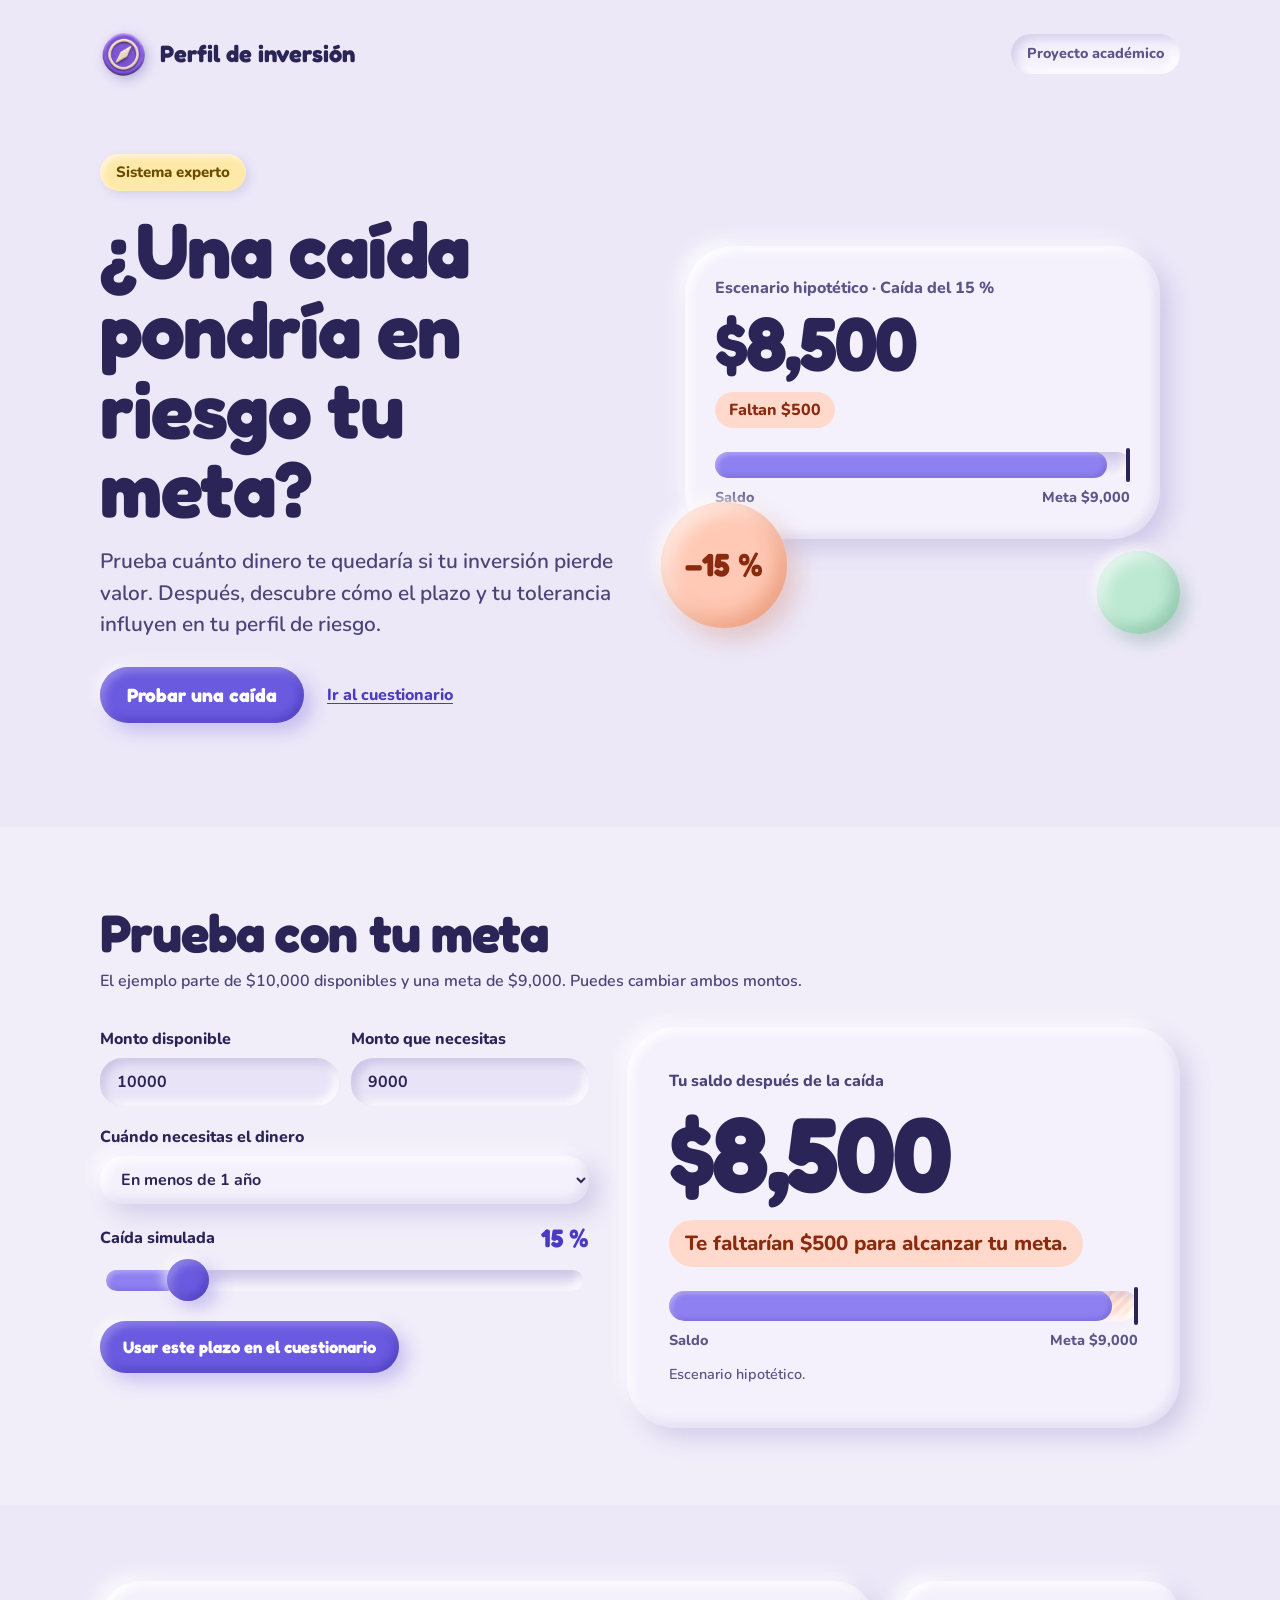
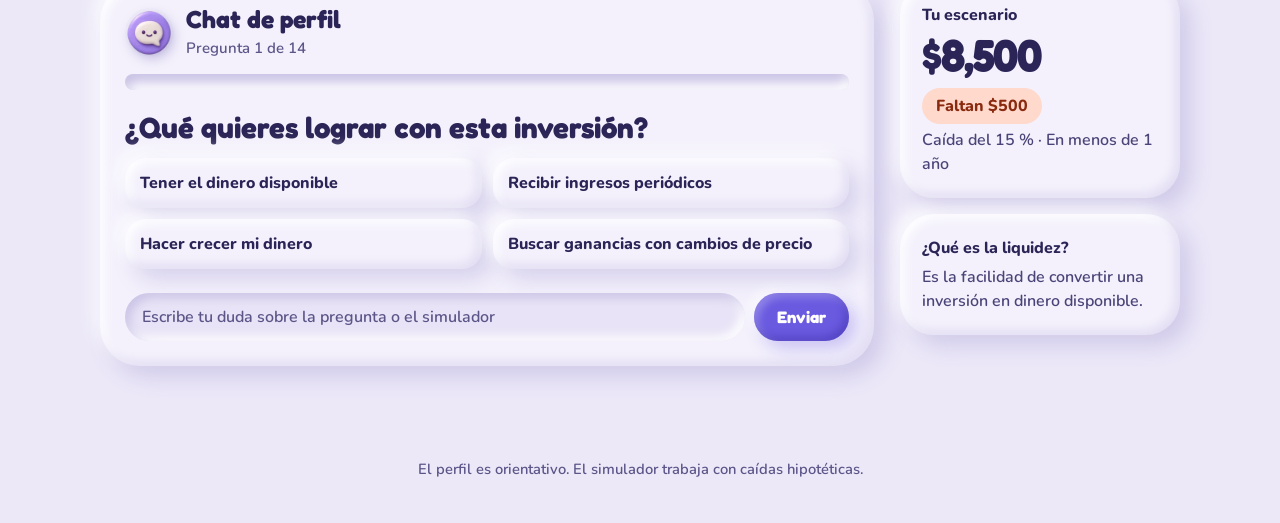
==== web/index.html @ d3902d98 "Responder con DeepSeek a partir de la pregunta activa" ====
<!doctype html>
<html lang="es-MX">
<head>
  <meta charset="utf-8">
  <meta http-equiv="Content-Security-Policy" content="default-src 'none'; script-src 'self'; style-src 'self'; font-src 'self'; img-src 'self'; connect-src 'self'; base-uri 'none'; form-action 'none'">
  <meta name="viewport" content="width=device-width, initial-scale=1">
  <meta name="description" content="Explora tu perfil de riesgo y entiende qué respuestas explican tu resultado.">
  <meta name="theme-color" content="#ece8f8">
  <title>Perfil de inversión</title>
  <link rel="icon" href="./assets/marca-clay.webp" type="image/webp">
  <link rel="stylesheet" href="./styles.css?v=8">
  <script type="module" src="./chat.mjs?v=8"></script>
</head>
<body>
  <header class="header">
    <div class="contenedor cabecera">
      <div class="marca">
        <img class="marca-icono" src="./assets/marca-clay.webp" width="48" height="48" alt="">
        <span>Perfil de inversión</span>
      </div>
      <span class="contexto">Proyecto académico</span>
    </div>
  </header>

  <main>
    <section class="introduccion" aria-labelledby="titulo">
      <div class="contenedor portada">
        <div class="intro-texto">
          <p class="etiqueta">Sistema experto</p>
          <h1 id="titulo">¿Una caída pondría en riesgo tu meta?</h1>
          <p class="bajada">Prueba cuánto dinero te quedaría si tu inversión pierde valor. Después, descubre cómo el plazo y tu tolerancia influyen en tu perfil de riesgo.</p>
          <div class="acciones-portada">
            <a class="accion" href="#simulador">Probar una caída</a>
            <a class="enlace-portada" href="#cuestionario">Ir al cuestionario</a>
          </div>
        </div>
        <div class="portada-visual">
          <div class="portada-resultado tarjeta-clay" data-escenario-panel data-balance="faltante">
            <p class="portada-contexto">Escenario hipotético <span aria-hidden="true">·</span> Caída del <span data-escenario-pct>15 %</span></p>
            <p class="saldo" data-escenario-saldo>$8,500</p>
            <p class="chip-balance" data-escenario-balance>Faltan $500</p>
            <div class="medidor-meta">
              <progress data-escenario-cobertura max="100" value="94.44" aria-label="Meta cubierta"></progress>
            </div>
            <div class="leyenda-meta"><span>Saldo</span><span>Meta <span data-escenario-meta>$9,000</span></span></div>
          </div>
          <div class="esfera esfera-caida" data-escenario-orb aria-hidden="true">−15 %</div>
          <div class="esfera esfera-menta" aria-hidden="true"></div>
        </div>
      </div>
    </section>

    <div class="zona-simulador">
      <section class="simulador contenedor" id="simulador" aria-labelledby="titulo-simulador" tabindex="-1">
        <header class="simulador-cabecera">
          <h2 id="titulo-simulador">Prueba con tu meta</h2>
          <p>El ejemplo parte de $10,000 disponibles y una meta de $9,000. Puedes cambiar ambos montos.</p>
        </header>
        <div class="simulador-cuadricula">
          <form id="escenario" class="escenario">
            <div class="montos">
              <label for="disponible">Monto disponible
                <input id="disponible" type="number" inputmode="decimal" min="0" max="100000000" step="0.01" value="10000" required>
              </label>
              <label for="monto-meta">Monto que necesitas
                <input id="monto-meta" type="number" inputmode="decimal" min="0.01" max="100000000" step="0.01" value="9000" required>
              </label>
            </div>
            <label for="plazo-meta">Cuándo necesitas el dinero
              <select id="plazo-meta">
                <option value="A">En menos de 1 año</option>
                <option value="B">En 1 a 3 años</option>
                <option value="C">En más de 3 años</option>
              </select>
            </label>
            <div class="caida">
              <div>
                <label for="caida">Caída simulada</label>
                <output id="caida-valor" for="caida">15 %</output>
              </div>
              <div class="caida-control">
                <progress class="barra-caida" id="barra-caida" max="100" value="15" aria-hidden="true"></progress>
                <input id="caida" type="range" min="0" max="100" step="1" value="15" aria-valuetext="15 por ciento">
              </div>
            </div>
            <button class="boton-oscuro" type="submit">Usar este plazo en el cuestionario</button>
          </form>
          <div class="escenario-resultado tarjeta-clay" data-escenario-panel data-balance="faltante" role="status" aria-live="polite">
            <p id="escenario-titulo">Tu saldo después de la caída</p>
            <p id="saldo-caida" class="saldo" data-escenario-saldo>$8,500</p>
            <p id="resultado-caida" class="chip-balance">Te faltarían $500 para alcanzar tu meta.</p>
            <div class="medidor-meta medidor-simulador">
              <progress data-escenario-cobertura max="100" value="94.44" aria-label="Meta cubierta"></progress>
            </div>
            <div class="leyenda-meta"><span>Saldo</span><span>Meta <span data-escenario-meta>$9,000</span></span></div>
            <p class="escenario-nota">Escenario hipotético.</p>
          </div>
        </div>
      </section>
    </div>

    <div class="zona-chat">
      <section class="chat contenedor" id="cuestionario" aria-labelledby="titulo-chat" tabindex="-1">
        <div class="chat-panel tarjeta-clay">
          <header class="chat-cabecera">
            <img class="asistente" src="./assets/asistente-clay.webp" width="49" height="49" alt="">
            <div class="chat-identidad">
              <h2 id="titulo-chat">Chat de perfil</h2>
              <p id="progreso">Pregunta 1 de 14</p>
            </div>
            <button type="button" class="boton-texto" id="reiniciar" hidden>Reiniciar</button>
            <progress class="barra-chat" id="barra-chat" value="0" max="14" aria-label="Respuestas registradas"></progress>
          </header>
          <div class="chat-cuerpo">
            <div id="conversacion"></div>
            <div id="ayuda-respuesta" class="ayuda" role="status" hidden></div>
          </div>
          <footer class="chat-pie">
            <form id="consulta" autocomplete="off">
              <label class="solo-lectores" for="duda">Pregunta al chat</label>
              <input id="duda" name="duda" type="text" maxlength="480" placeholder="Escribe tu duda sobre la pregunta o el simulador" required>
              <button type="submit" class="boton-oscuro">Enviar</button>
            </form>
            <p id="aviso-deepseek" class="aviso-deepseek" hidden>Al enviar, compartes tu mensaje con DeepSeek. Evita incluir datos personales.</p>
          </footer>
          <noscript><p class="sin-script">Activa JavaScript para usar el cuestionario.</p></noscript>
        </div>
        <aside class="chat-lateral" id="chat-lateral">
          <section class="tarjeta-clay resumen-lateral" data-escenario-panel data-balance="faltante" aria-labelledby="escenario-lateral">
            <h3 id="escenario-lateral">Tu escenario</h3>
            <p class="saldo" data-escenario-saldo>$8,500</p>
            <p class="chip-balance" data-escenario-balance>Faltan $500</p>
            <p class="datos-lateral">Caída del <span data-escenario-pct>15 %</span> <span aria-hidden="true">·</span> <span data-escenario-plazo>En menos de 1 año</span></p>
          </section>
          <section class="tarjeta-clay resumen-lateral" aria-labelledby="liquidez-lateral">
            <h3 id="liquidez-lateral">¿Qué es la liquidez?</h3>
            <p>Es la facilidad de convertir una inversión en dinero disponible.</p>
          </section>
        </aside>
      </section>
    </div>
  </main>
  <footer class="pie">
    <p class="contenedor alcance">El perfil es orientativo. El simulador trabaja con caídas hipotéticas.</p>
  </footer>
</body>
</html>
---- web/styles.css ----
@font-face {
  font-family: Fredoka;
  src: url("./assets/fonts/fredoka.woff2") format("woff2");
  font-style: normal;
  font-weight: 500 700;
  font-display: swap;
}
@font-face {
  font-family: Nunito;
  src: url("./assets/fonts/nunito.woff2") format("woff2");
  font-style: normal;
  font-weight: 500 800;
  font-display: swap;
}

:root {
  color-scheme: light;
  color: #2b2557;
  background: #ece8f8;
  font: 600 1rem/1.5 Nunito, system-ui, sans-serif;
  --titulo: Fredoka, system-ui, sans-serif;
  --fondo: #ece8f8;
  --superficie: #f4f1fc;
  --campo: #e8e3f6;
  --pista: #e3def3;
  --tinta: #2b2557;
  --secundario: #4a4478;
  --suave: #5b5588;
  --primario: #6a5ae0;
  --enlace: #4b3bc4;
  --avance: #8e80f0;
  --coral: #ffd9cc;
  --coral-claro: #ffe9e0;
  --coral-tinta: #8a2a0e;
  --menta: #bde9d2;
  --menta-tinta: #0f4d32;
  --pastilla: 999px;
  --elevada: 10px 10px 22px #7062b53b, -7px -7px 16px #ffffffc7, inset -5px -5px 10px #7062b520, inset 5px 5px 10px #ffffffdf;
  --hundida: inset 5px 5px 10px #7062b53b, inset -5px -5px 10px #ffffffdf;
  --boton: 8px 8px 17px #6a5ae04d, -4px -4px 12px #ffffffac, inset -4px -4px 8px #28198c55, inset 4px 4px 8px #ffffff47;
}

* { box-sizing: border-box; }
body { margin: 0; }
[hidden] { display: none !important; }
button, input, select { font: inherit; color: inherit; }
button { cursor: pointer; }
a { color: var(--enlace); }
button:focus-visible, a:focus-visible, input:focus-visible, select:focus-visible, summary:focus-visible {
  outline: 3px solid var(--enlace);
  outline-offset: 4px;
}
.contenedor { width: min(1080px, calc(100% - 72px)); margin-inline: auto; }
.tarjeta-clay { border-radius: 40px; background: var(--superficie); box-shadow: var(--elevada); }

.cabecera {
  display: flex;
  justify-content: space-between;
  align-items: center;
  min-height: 108px;
  gap: 12px;
}
.marca { display: flex; align-items: center; gap: 12px; font: 700 1.48rem/1.15 var(--titulo); }
.marca-icono, .asistente {
  display: block;
  flex: 0 0 auto;
  border-radius: 50%;
  filter: drop-shadow(3px 4px 6px #7062b560);
}
.marca-icono { width: 48px; height: 48px; }
.contexto {
  padding: 9px 16px;
  border-radius: var(--pastilla);
  background: var(--superficie);
  box-shadow: var(--hundida);
  color: var(--suave);
  font-size: .9rem;
  font-weight: 800;
  text-align: center;
}

.portada {
  display: grid;
  grid-template-columns: minmax(0, 1fr) minmax(0, 1fr);
  align-items: center;
  gap: 42px;
  padding-block: 46px 104px;
}
.intro-texto { min-width: 0; }
.etiqueta { margin: 0; font-size: .94rem; font-weight: 800; }
.intro-texto .etiqueta {
  display: inline-block;
  padding: 7px 16px;
  border-radius: var(--pastilla);
  color: #6b4b00;
  background: #ffe9a8;
  box-shadow: 4px 4px 10px #7062b52a, inset 3px 3px 6px #ffffff98;
}
h1 {
  max-width: 13ch;
  margin: 19px 0 17px;
  font: 700 clamp(2.7rem, 6.25vw, 4.9rem)/1.02 var(--titulo);
  letter-spacing: -.018em;
}
.bajada { max-width: 45ch; margin: 0; color: var(--secundario); font-size: clamp(1rem, 1.8vw, 1.3rem); }
.acciones-portada { display: flex; flex-wrap: wrap; align-items: center; gap: 13px 23px; margin-top: 27px; }
.enlace-portada { font-weight: 800; text-underline-offset: 3px; }

.accion, .boton-oscuro {
  display: inline-flex;
  min-height: 48px;
  align-items: center;
  justify-content: center;
  padding: 11px 23px;
  border: 0;
  border-radius: var(--pastilla);
  background: var(--primario);
  box-shadow: var(--boton);
  color: #fff;
  font: 700 1.04rem/1.25 var(--titulo);
  text-align: center;
  text-decoration: none;
  transition: background-color 160ms ease, box-shadow 160ms ease;
}
.accion { min-height: 56px; padding-inline: 27px; font-size: 1.2rem; }
.accion:hover, .boton-oscuro:hover { background: var(--enlace); }
.accion:active, .boton-oscuro:active { box-shadow: inset 4px 4px 10px #28198c8c; }
.boton-oscuro:disabled { opacity: .7; cursor: wait; }

.portada-visual { position: relative; padding: 12px 20px 104px 24px; }
.portada-resultado { position: relative; padding: 30px; border-radius: 48px; }
.portada-contexto { margin: 0; color: var(--suave); font-weight: 800; }
.saldo {
  margin: 5px 0 10px;
  font: 700 clamp(3.2rem, 6.1vw, 4.7rem)/1.02 var(--titulo);
  letter-spacing: -.026em;
  overflow-wrap: anywhere;
}
.chip-balance {
  display: inline-block;
  margin: 0;
  padding: 6px 14px;
  border-radius: var(--pastilla);
  background: var(--campo);
  font-weight: 800;
}
[data-balance="faltante"] .chip-balance { background: var(--coral); color: var(--coral-tinta); }
[data-balance="sobrante"] .chip-balance, [data-balance="justo"] .chip-balance { background: var(--menta); color: var(--menta-tinta); }
.esfera { position: absolute; display: grid; place-content: center; border-radius: 50%; pointer-events: none; }
.esfera-caida {
  display: flex;
  justify-content: center;
  align-items: center;
  bottom: 15px;
  left: 0;
  width: 126px;
  height: 126px;
  background: #ffc9b5;
  color: var(--coral-tinta);
  box-shadow: 10px 12px 25px #c2410c36, -6px -6px 15px #ffffffbd, inset -9px -9px 20px #c2410c4a, inset 9px 9px 18px #ffffff9f;
  font: 700 2rem/1 var(--titulo);
}
.esfera-menta {
  bottom: 9px;
  right: 0;
  width: 83px;
  height: 83px;
  background: var(--menta);
  box-shadow: 7px 9px 16px #136b4538, -4px -4px 12px #ffffffbf, inset -7px -7px 14px #136b453c, inset 7px 7px 14px #ffffff9c;
}

progress {
  display: block;
  width: 100%;
  height: 16px;
  appearance: none;
  overflow: hidden;
  border: 0;
  border-radius: var(--pastilla);
  background: var(--pista);
  color: var(--avance);
  box-shadow: var(--hundida);
}
progress::-webkit-progress-bar { border-radius: var(--pastilla); background: transparent; }
progress::-webkit-progress-value { border-radius: var(--pastilla); background: var(--avance); box-shadow: inset -2px -2px 5px #28198c35, inset 2px 2px 5px #ffffff5c; }
progress::-moz-progress-bar { border-radius: var(--pastilla); background: var(--avance); box-shadow: inset -2px -2px 5px #28198c35, inset 2px 2px 5px #ffffff5c; }
.medidor-meta { position: relative; margin-top: 24px; }
.medidor-meta progress { height: 26px; }
.medidor-meta::after {
  content: "";
  position: absolute;
  top: -4px;
  right: 0;
  bottom: -4px;
  width: 4px;
  border-radius: var(--pastilla);
  background: var(--tinta);
}
.leyenda-meta { display: flex; justify-content: space-between; gap: 8px; margin-top: 9px; color: var(--suave); font-size: .9rem; font-weight: 800; }

.zona-simulador { background: #f1edf9; padding-block: clamp(38px, 6vw, 78px); }
.simulador, .chat { scroll-margin-top: 20px; }
.simulador:focus, .chat:focus { outline: none; }
.simulador-cabecera h2 { margin: 0; font: 700 clamp(2rem, 4.2vw, 3.3rem)/1.1 var(--titulo); letter-spacing: -.018em; }
.simulador-cabecera p { margin: 7px 0 34px; color: var(--secundario); }
.simulador-cuadricula { display: grid; grid-template-columns: minmax(0, 1fr) minmax(0, 1.13fr); align-items: start; gap: 38px; }
.escenario { display: grid; gap: 19px; min-width: 0; }
.escenario label { display: block; font-weight: 800; }
.escenario input[type="number"], .escenario select, #duda {
  min-width: 0;
  min-height: 48px;
  padding: 10px 17px;
  border: 0;
  border-radius: 22px;
  background: var(--campo);
  box-shadow: var(--hundida);
}
.escenario input[type="number"], .escenario select { display: block; width: 100%; margin-top: 7px; font-weight: 700; }
.escenario select { background: var(--superficie); box-shadow: var(--elevada); }
.montos { display: grid; grid-template-columns: repeat(2, minmax(0, 1fr)); gap: 12px; }
.caida > div:first-child { display: flex; align-items: center; justify-content: space-between; gap: 12px; }
.caida output { color: var(--enlace); font: 700 1.58rem/1.2 var(--titulo); font-variant-numeric: tabular-nums; }
.caida-control { display: grid; align-items: center; margin-top: 5px; }
.caida-control > * { grid-area: 1 / 1; }
.barra-caida { width: calc(100% - 12px); height: 21px; justify-self: center; }
#caida {
  width: 100%;
  height: 44px;
  margin: 0;
  appearance: none;
  border-radius: var(--pastilla);
  background: transparent;
  cursor: pointer;
}
#caida::-webkit-slider-runnable-track { background: transparent; }
#caida::-moz-range-track { background: transparent; }
#caida::-webkit-slider-thumb { width: 42px; height: 42px; appearance: none; border: 0; border-radius: 50%; background: var(--primario); box-shadow: var(--boton); }
#caida::-moz-range-thumb { width: 42px; height: 42px; border: 0; border-radius: 50%; background: var(--primario); box-shadow: var(--boton); }
.escenario .boton-oscuro { justify-self: start; min-height: 52px; }
.escenario-resultado { padding: clamp(24px, 4.4vw, 42px); border-radius: 48px; }
.escenario-resultado p { margin: 0; }
#escenario-titulo { color: var(--secundario); font-weight: 800; }
.escenario-resultado .saldo { margin: 6px 0 14px; font-size: clamp(3.6rem, 8.2vw, 7rem); }
.escenario-resultado .chip-balance { padding: 8px 16px; font-size: clamp(1.05rem, 1.6vw, 1.4rem); }
.medidor-simulador progress { height: 30px; }
[data-balance="faltante"] .medidor-simulador progress { background: repeating-linear-gradient(135deg, var(--coral), var(--coral) 4px, var(--coral-claro) 4px, var(--coral-claro) 8px); }
.escenario-resultado .escenario-nota { margin-top: 13px; color: var(--suave); font-size: .9rem; }

.zona-chat { padding-block: clamp(42px, 6vw, 86px); }
.chat { display: grid; grid-template-columns: minmax(0, 1fr) minmax(0, 280px); align-items: start; gap: 26px; }
.chat--resultado { grid-template-columns: minmax(0, 1fr); }
.chat-lateral, .resultado-lateral, .motivos { display: grid; align-content: start; gap: 16px; min-width: 0; }
.resumen-lateral { padding: 22px; border-radius: 34px; }
.resumen-lateral h3 { margin: 0 0 5px; font-size: 1rem; font-weight: 800; }
.resumen-lateral p:not(.saldo, .chip-balance) { margin: 4px 0 0; color: var(--secundario); }
.resumen-lateral .saldo { font-size: clamp(2rem, 3.9vw, 2.8rem); }
.resumen-lateral .datos-lateral { margin-top: 9px; }
.chat-panel { min-width: 0; padding: 25px; }
.chat-cabecera { display: grid; grid-template-columns: auto 1fr auto; align-items: center; gap: 8px 12px; }
.asistente { width: 49px; height: 49px; }
.chat-identidad { min-width: 0; }
.chat-identidad h2 { margin: 0; font: 700 1.55rem/1.1 var(--titulo); }
.chat-identidad p { margin: 3px 0 0; color: var(--suave); font-size: .94rem; }
.barra-chat { grid-column: 1 / -1; margin-top: 7px; }
.chat-cuerpo { padding-block: 20px 14px; }
.pregunta { margin: 0 0 14px; font: 700 clamp(1.4rem, 2.3vw, 1.9rem)/1.16 var(--titulo); }
.opciones { display: grid; grid-template-columns: repeat(2, minmax(0, 1fr)); gap: 11px; }
.opcion, .boton-explicar {
  min-height: 50px;
  padding: 11px 15px;
  border: 0;
  border-radius: 20px;
  background: var(--superficie);
  box-shadow: var(--elevada);
  font-weight: 800;
  transition: background-color 160ms ease, box-shadow 160ms ease;
}
.opcion { text-align: left; }
.opcion:hover { background: #e9e2ff; }
.opcion[aria-pressed="true"] {
  color: #fff;
  background: var(--primario);
  box-shadow: var(--boton);
}
.opcion:active, .boton-explicar:active { box-shadow: var(--hundida); }
.boton-texto { min-height: 44px; padding: 5px 8px; border: 0; border-radius: 12px; background: transparent; color: var(--enlace); font-weight: 800; }
.boton-texto:hover { text-decoration: underline; }
.volver { margin-top: 5px; }
.respuestas { margin-top: 13px; border-radius: 24px; background: var(--superficie); box-shadow: var(--elevada); }
.respuestas summary { min-height: 44px; padding: 10px 16px; border-radius: 24px; color: var(--enlace); font-weight: 800; cursor: pointer; }
.respuestas ul { margin: 0; padding: 0 14px 7px; list-style: none; }
.respuesta { display: flex; flex-wrap: wrap; justify-content: space-between; align-items: center; gap: 4px 10px; padding-block: 6px; border-top: 1px solid #d9d3ec; }
.respuesta-texto { flex: 1 1 180px; min-width: 0; }
.respuesta-texto strong, .respuesta-texto span { display: block; }
.respuesta-texto span { color: var(--secundario); }
.ayuda { margin-top: 13px; padding: 11px 16px; border-radius: 20px; background: var(--coral-claro); color: #6b2410; white-space: pre-wrap; overflow-wrap: anywhere; }

.resultado { display: grid; grid-template-columns: minmax(0, 1fr); gap: 23px; }
.resultado--explicado { grid-template-columns: minmax(0, .9fr) minmax(0, 1.1fr); }
.resultado-perfil, .resultado-escenario, .tarjeta-motivo { padding: 24px; border-radius: 34px; }
.resultado-perfil .etiqueta { color: var(--suave); }
.resultado h3 { margin: 4px 0 12px; font: 700 clamp(2.25rem, 5vw, 3.75rem)/1.05 var(--titulo); letter-spacing: -.018em; overflow-wrap: anywhere; }
.escala-perfil { display: grid; grid-template-columns: repeat(3, minmax(0, 1fr)); gap: 6px; padding: 0; margin: 0; list-style: none; }
.escala-perfil li { display: grid; place-items: center; min-height: 38px; padding: 4px 3px; border-radius: 14px; text-align: center; font-size: .8rem; font-weight: 800; color: var(--secundario); background: var(--campo); box-shadow: var(--hundida); overflow-wrap: anywhere; }
.escala-perfil li[aria-current="true"] { color: var(--menta-tinta); background: var(--menta); box-shadow: 4px 4px 8px #136b4530, inset 2px 2px 5px #ffffff91; }
.resultado-texto { margin: 13px 0 0; color: var(--secundario); }
.resultado-escenario { background: var(--coral-claro); color: #6b2410; box-shadow: 7px 7px 16px #c2410c27, inset 4px 4px 8px #ffffffa0; }
.motivos h4 { margin: 0; font: 700 clamp(1.4rem, 2.8vw, 2.05rem)/1.15 var(--titulo); }
.resultado-escenario h4, .tarjeta-motivo h5 { margin: 0 0 4px; font-size: 1.06rem; font-weight: 800; }
.tarjeta-motivo h5 { color: var(--enlace); }
.resultado-escenario p, .tarjeta-motivo p { margin: 0; }
.tarjeta-motivo ul { margin: 5px 0 9px; padding-left: 19px; }
.tarjeta-motivo li + li { margin-top: 4px; }
.resultado-lateral .respuestas { margin-top: 0; }
.boton-explicar { margin-top: 13px; color: var(--enlace); border-radius: var(--pastilla); }
.boton-explicar:hover { background: #e9e2ff; }

.chat-pie { padding-top: 10px; background: var(--superficie); }
.chat-pie form { display: flex; align-items: stretch; gap: 9px; }
#duda { flex: 1; width: 100%; border-radius: var(--pastilla); }
#duda::placeholder { color: var(--suave); }
.aviso-deepseek { margin: 8px 0 0; font-size: .85rem; color: var(--suave); }
.pie { padding: 0 0 28px; text-align: center; }
.alcance, .sin-script { color: var(--suave); font-size: .92rem; }
.solo-lectores { position: absolute; width: 1px; height: 1px; margin: -1px; overflow: hidden; clip-path: inset(50%); white-space: nowrap; }

@media (max-width: 999px) {
  .portada, .simulador-cuadricula, .chat, .resultado--explicado { grid-template-columns: minmax(0, 1fr); }
  .cabecera { min-height: 74px; }
  .portada { gap: 26px; padding-block: 27px 42px; }
  .portada-visual { padding: 0; }
  .portada-resultado { padding: 21px; }
  .esfera, .chat-lateral { display: none; }
  .simulador-cuadricula { gap: 24px; }
  .escenario-resultado { grid-row: 1; }
  .resultado--explicado { gap: 20px; }
}

@media (max-width: 600px) {
  .contenedor { width: calc(100% - 36px); }
  .cabecera { min-height: 66px; }
  .marca { font-size: 1.12rem; gap: 8px; }
  .marca-icono { width: 36px; height: 36px; }
  .contexto { padding: 6px 9px; font-size: .72rem; }
  .portada { padding-top: 19px; }
  h1 { font-size: clamp(2.5rem, 10.5vw, 3.35rem); margin: 13px 0 12px; }
  .acciones-portada { display: grid; gap: 12px; margin-top: 21px; text-align: center; }
  .accion { width: 100%; min-height: 50px; }
  .portada-resultado, .escenario-resultado, .chat-panel { padding: 17px; border-radius: 30px; }
  .portada-resultado .saldo { font-size: 3.2rem; }
  .portada-resultado .medidor-meta { margin-top: 18px; }
  .simulador-cabecera p { margin-bottom: 20px; }
  .escenario .boton-oscuro { justify-self: stretch; }
  .montos { gap: 8px; }
  .escenario label { font-size: .92rem; }
  .escenario input[type="number"], .escenario select { padding-inline: 12px; }
  .chat-identidad h2 { font-size: 1.3rem; }
  .asistente { width: 38px; height: 38px; }
  .opciones { grid-template-columns: minmax(0, 1fr); }
  .chat-pie { position: sticky; z-index: 2; bottom: 0; padding-block: 8px 9px; }
  .ayuda, .pregunta, .motivos h4 { scroll-margin-bottom: 112px; }
  .chat-pie .boton-oscuro { padding-inline: 14px; }
  #duda { padding-inline: 12px; }
  .resultado-perfil, .resultado-escenario, .tarjeta-motivo { padding: 17px; border-radius: 26px; }
}

@media (prefers-reduced-motion: reduce) {
  .accion, .boton-oscuro, .opcion, .boton-explicar { transition: none; }
}
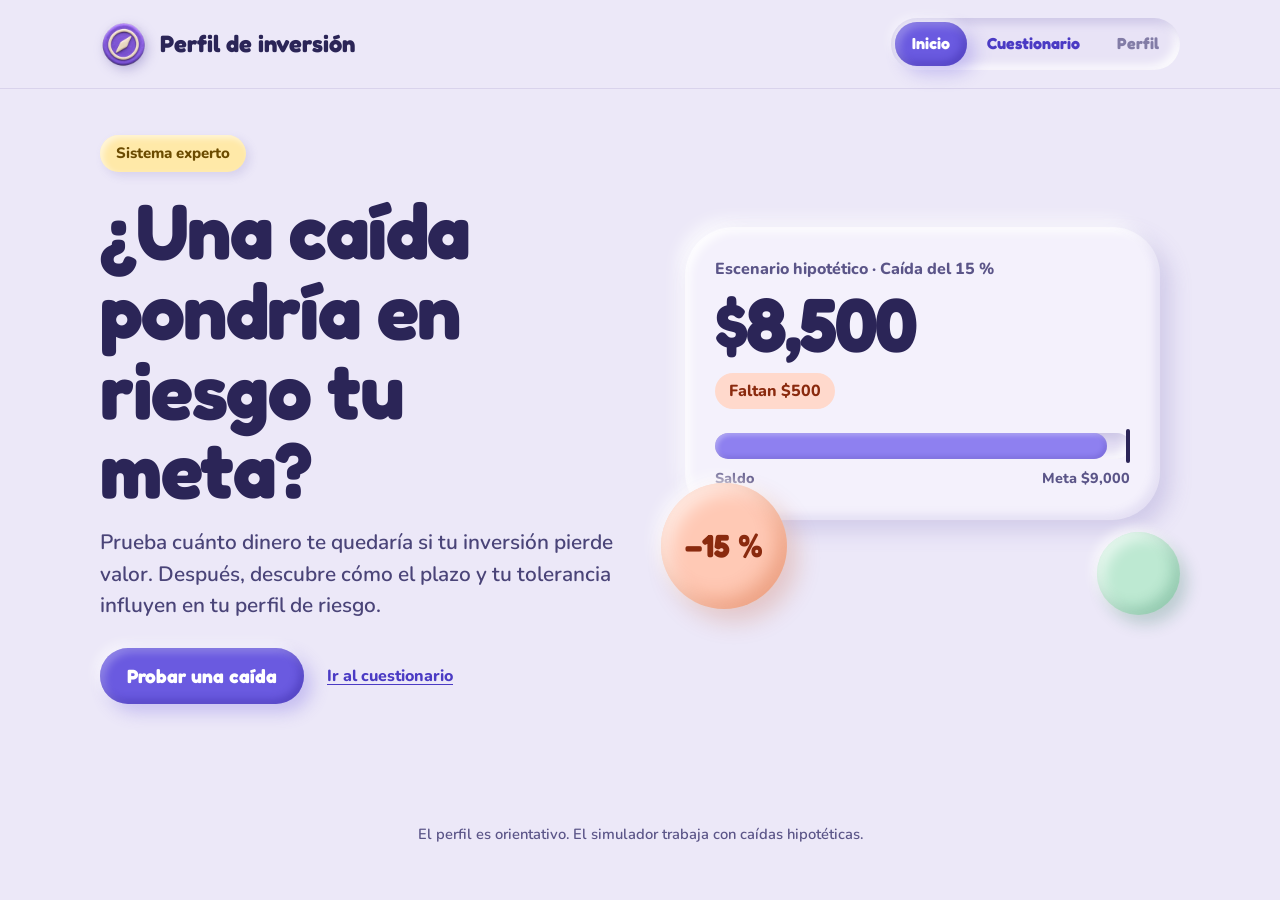
==== commit 11c80fc0: "Actualizar las vistas y explicar el cálculo del perfil" ====
--- a/web/index.html
+++ b/web/index.html
@@ -8,30 +8,34 @@
   <meta name="theme-color" content="#ece8f8">
   <title>Perfil de inversión</title>
   <link rel="icon" href="./assets/marca-clay.webp" type="image/webp">
-  <link rel="stylesheet" href="./styles.css?v=8">
-  <script type="module" src="./chat.mjs?v=8"></script>
+  <link rel="stylesheet" href="./styles.css?v=11">
+  <script type="module" src="./chat.mjs?v=11"></script>
 </head>
 <body>
   <header class="header">
     <div class="contenedor cabecera">
-      <div class="marca">
+      <a class="marca" href="#inicio" data-vista="inicio">
         <img class="marca-icono" src="./assets/marca-clay.webp" width="48" height="48" alt="">
         <span>Perfil de inversión</span>
-      </div>
-      <span class="contexto">Proyecto académico</span>
+      </a>
+      <nav class="navegacion" aria-label="Vistas">
+        <a href="#inicio" data-vista="inicio" aria-current="page">Inicio</a>
+        <a href="#cuestionario" data-vista="cuestionario">Cuestionario</a>
+        <button type="button" id="nav-perfil" data-vista="perfil" disabled>Perfil</button>
+      </nav>
     </div>
   </header>
 
   <main>
-    <section class="introduccion" aria-labelledby="titulo">
+    <section class="introduccion" id="vista-inicio" aria-labelledby="titulo">
       <div class="contenedor portada">
         <div class="intro-texto">
           <p class="etiqueta">Sistema experto</p>
-          <h1 id="titulo">¿Una caída pondría en riesgo tu meta?</h1>
+          <h1 id="titulo" tabindex="-1">¿Una caída pondría en riesgo tu meta?</h1>
           <p class="bajada">Prueba cuánto dinero te quedaría si tu inversión pierde valor. Después, descubre cómo el plazo y tu tolerancia influyen en tu perfil de riesgo.</p>
           <div class="acciones-portada">
-            <a class="accion" href="#simulador">Probar una caída</a>
-            <a class="enlace-portada" href="#cuestionario">Ir al cuestionario</a>
+            <button class="accion" type="button" data-abrir-simulador>Probar una caída</button>
+            <a class="enlace-portada" href="#cuestionario" data-vista="cuestionario">Ir al cuestionario</a>
           </div>
         </div>
         <div class="portada-visual">
@@ -50,11 +54,13 @@
       </div>
     </section>
 
-    <div class="zona-simulador">
-      <section class="simulador contenedor" id="simulador" aria-labelledby="titulo-simulador" tabindex="-1">
+    <dialog class="simulador tarjeta-clay" id="modal-simulador" aria-labelledby="titulo-simulador">
         <header class="simulador-cabecera">
-          <h2 id="titulo-simulador">Prueba con tu meta</h2>
-          <p>El ejemplo parte de $10,000 disponibles y una meta de $9,000. Puedes cambiar ambos montos.</p>
+          <div>
+            <h2 id="titulo-simulador">Prueba con tu meta</h2>
+            <p>Puedes cambiar los montos, el plazo y la caída.</p>
+          </div>
+          <button type="button" class="boton-texto cerrar-simulador" id="cerrar-simulador" aria-label="Cerrar simulador" autofocus>×</button>
         </header>
         <div class="simulador-cuadricula">
           <form id="escenario" class="escenario">
@@ -66,13 +72,14 @@
                 <input id="monto-meta" type="number" inputmode="decimal" min="0.01" max="100000000" step="0.01" value="9000" required>
               </label>
             </div>
-            <label for="plazo-meta">Cuándo necesitas el dinero
-              <select id="plazo-meta">
-                <option value="A">En menos de 1 año</option>
-                <option value="B">En 1 a 3 años</option>
-                <option value="C">En más de 3 años</option>
-              </select>
-            </label>
+            <fieldset class="plazos" id="plazo-meta">
+              <legend>Cuándo necesitas el dinero</legend>
+              <div>
+                <label><input type="radio" name="plazo" value="A" checked><span>Menos de 1 año</span></label>
+                <label><input type="radio" name="plazo" value="B"><span>De 1 a 3 años</span></label>
+                <label><input type="radio" name="plazo" value="C"><span>Más de 3 años</span></label>
+              </div>
+            </fieldset>
             <div class="caida">
               <div>
                 <label for="caida">Caída simulada</label>
@@ -83,7 +90,6 @@
                 <input id="caida" type="range" min="0" max="100" step="1" value="15" aria-valuetext="15 por ciento">
               </div>
             </div>
-            <button class="boton-oscuro" type="submit">Usar este plazo en el cuestionario</button>
           </form>
           <div class="escenario-resultado tarjeta-clay" data-escenario-panel data-balance="faltante" role="status" aria-live="polite">
             <p id="escenario-titulo">Tu saldo después de la caída</p>
@@ -96,11 +102,16 @@
             <p class="escenario-nota">Escenario hipotético.</p>
           </div>
         </div>
-      </section>
-    </div>
+        <button class="boton-oscuro usar-plazo" type="submit" form="escenario">Usar este plazo en el cuestionario</button>
+    </dialog>
 
-    <div class="zona-chat">
-      <section class="chat contenedor" id="cuestionario" aria-labelledby="titulo-chat" tabindex="-1">
+    <div class="zona-chat" id="zona-chat" hidden>
+      <ol class="pasos contenedor" aria-label="Progreso del recorrido">
+        <li data-paso="simular"><button type="button" data-abrir-simulador><span class="paso-numero" aria-hidden="true">1</span> <span>Simular</span></button></li>
+        <li data-paso="cuestionario" aria-current="step"><span class="paso-numero" aria-hidden="true">2</span> <span>Cuestionario</span></li>
+        <li data-paso="perfil"><span class="paso-numero" aria-hidden="true">3</span> <span>Perfil</span></li>
+      </ol>
+      <section class="chat contenedor" id="vista-cuestionario" aria-labelledby="titulo-chat">
         <div class="chat-panel tarjeta-clay">
           <header class="chat-cabecera">
             <img class="asistente" src="./assets/asistente-clay.webp" width="49" height="49" alt="">
@@ -108,22 +119,25 @@
               <h2 id="titulo-chat">Chat de perfil</h2>
               <p id="progreso">Pregunta 1 de 14</p>
             </div>
-            <button type="button" class="boton-texto" id="reiniciar" hidden>Reiniciar</button>
+            <div class="acciones-chat">
+              <button type="button" class="boton-texto" id="modo-demo">Modo demo</button>
+              <button type="button" class="boton-texto" id="reiniciar" hidden>Reiniciar</button>
+            </div>
             <progress class="barra-chat" id="barra-chat" value="0" max="14" aria-label="Respuestas registradas"></progress>
           </header>
           <div class="chat-cuerpo">
             <div id="conversacion"></div>
+            <p id="mensaje-usuario" class="mensaje-usuario" hidden></p>
             <div id="ayuda-respuesta" class="ayuda" role="status" hidden></div>
           </div>
           <footer class="chat-pie">
             <form id="consulta" autocomplete="off">
               <label class="solo-lectores" for="duda">Pregunta al chat</label>
-              <input id="duda" name="duda" type="text" maxlength="480" placeholder="Escribe tu duda sobre la pregunta o el simulador" required>
+              <input id="duda" name="duda" type="text" maxlength="480" placeholder="Escribe tu duda…" required>
               <button type="submit" class="boton-oscuro">Enviar</button>
             </form>
-            <p id="aviso-deepseek" class="aviso-deepseek" hidden>Al enviar, compartes tu mensaje con DeepSeek. Evita incluir datos personales.</p>
+            <p id="aviso-deepseek" class="aviso-deepseek" hidden>Al enviar, compartes tu mensaje y lo que ya marcaste en el cuestionario con DeepSeek. Evita incluir datos personales.</p>
           </footer>
-          <noscript><p class="sin-script">Activa JavaScript para usar el cuestionario.</p></noscript>
         </div>
         <aside class="chat-lateral" id="chat-lateral">
           <section class="tarjeta-clay resumen-lateral" data-escenario-panel data-balance="faltante" aria-labelledby="escenario-lateral">
@@ -131,10 +145,16 @@
             <p class="saldo" data-escenario-saldo>$8,500</p>
             <p class="chip-balance" data-escenario-balance>Faltan $500</p>
             <p class="datos-lateral">Caída del <span data-escenario-pct>15 %</span> <span aria-hidden="true">·</span> <span data-escenario-plazo>En menos de 1 año</span></p>
+            <button type="button" class="boton-texto abrir-lateral" data-abrir-simulador>Simular una caída</button>
           </section>
-          <section class="tarjeta-clay resumen-lateral" aria-labelledby="liquidez-lateral">
-            <h3 id="liquidez-lateral">¿Qué es la liquidez?</h3>
-            <p>Es la facilidad de convertir una inversión en dinero disponible.</p>
+          <section class="tarjeta-clay resumen-lateral" aria-labelledby="terminos-lateral">
+            <h3 id="terminos-lateral">Términos</h3>
+            <dl class="terminos">
+              <dt>Liquidez</dt>
+              <dd>Facilidad de convertir una inversión en dinero disponible.</dd>
+              <dt>Plazo</dt>
+              <dd>Tiempo que puedes dejar el dinero invertido antes de necesitarlo.</dd>
+            </dl>
           </section>
         </aside>
       </section>
@@ -142,6 +162,7 @@
   </main>
   <footer class="pie">
     <p class="contenedor alcance">El perfil es orientativo. El simulador trabaja con caídas hipotéticas.</p>
+    <noscript><p class="contenedor sin-script">Activa JavaScript para usar el simulador y el cuestionario.</p></noscript>
   </footer>
 </body>
 </html>
--- a/web/styles.css
+++ b/web/styles.css
@@ -41,6 +41,7 @@
 }
 
 * { box-sizing: border-box; }
+html { scroll-padding-block-start: 96px; }
 body { margin: 0; }
 [hidden] { display: none !important; }
 button, input, select { font: inherit; color: inherit; }
@@ -53,14 +54,15 @@
 .contenedor { width: min(1080px, calc(100% - 72px)); margin-inline: auto; }
 .tarjeta-clay { border-radius: 40px; background: var(--superficie); box-shadow: var(--elevada); }
 
+.header { position: sticky; top: 0; z-index: 3; background: var(--fondo); border-bottom: 1px solid #d9d3ec; }
 .cabecera {
   display: flex;
   justify-content: space-between;
   align-items: center;
-  min-height: 108px;
+  min-height: 88px;
   gap: 12px;
 }
-.marca { display: flex; align-items: center; gap: 12px; font: 700 1.48rem/1.15 var(--titulo); }
+.marca { display: flex; align-items: center; gap: 12px; color: var(--tinta); font: 700 1.48rem/1.15 var(--titulo); text-decoration: none; }
 .marca-icono, .asistente {
   display: block;
   flex: 0 0 auto;
@@ -68,16 +70,30 @@
   filter: drop-shadow(3px 4px 6px #7062b560);
 }
 .marca-icono { width: 48px; height: 48px; }
-.contexto {
-  padding: 9px 16px;
-  border-radius: var(--pastilla);
-  background: var(--superficie);
+.navegacion {
+  display: flex;
+  gap: 3px;
+  padding: 4px;
+  border-radius: var(--pastilla);
+  background: var(--campo);
   box-shadow: var(--hundida);
-  color: var(--suave);
-  font-size: .9rem;
-  font-weight: 800;
-  text-align: center;
-}
+}
+.navegacion > * {
+  display: grid;
+  place-items: center;
+  min-height: 44px;
+  padding-inline: 17px;
+  border: 0;
+  border-radius: var(--pastilla);
+  background: transparent;
+  color: var(--enlace);
+  font: 700 1rem/1.2 var(--titulo);
+  text-decoration: none;
+}
+.navegacion > :hover:not(:disabled) { background: var(--superficie); }
+.navegacion > [aria-current="page"] { background: var(--primario); color: #fff; box-shadow: var(--boton); }
+.navegacion > [aria-current="page"]:hover { background: var(--enlace); }
+.navegacion > :disabled { cursor: default; color: var(--suave); opacity: .72; }
 
 .portada {
   display: grid;
@@ -198,15 +214,28 @@
 }
 .leyenda-meta { display: flex; justify-content: space-between; gap: 8px; margin-top: 9px; color: var(--suave); font-size: .9rem; font-weight: 800; }
 
-.zona-simulador { background: #f1edf9; padding-block: clamp(38px, 6vw, 78px); }
-.simulador, .chat { scroll-margin-top: 20px; }
-.simulador:focus, .chat:focus { outline: none; }
+.simulador {
+  position: fixed;
+  inset: 0;
+  width: min(900px, calc(100% - 36px));
+  max-width: none;
+  max-height: calc(100dvh - 36px);
+  padding: clamp(22px, 4.2vw, 42px);
+  overflow: auto;
+  overscroll-behavior: contain;
+  border: 0;
+  color: var(--tinta);
+}
+.simulador::backdrop { background: #2b25576b; }
+body:has(.simulador[open]) { overflow: hidden; }
+.simulador-cabecera { display: flex; justify-content: space-between; align-items: start; gap: 12px; }
+.cerrar-simulador { width: 44px; flex: 0 0 auto; font-size: 1.5rem; }
 .simulador-cabecera h2 { margin: 0; font: 700 clamp(2rem, 4.2vw, 3.3rem)/1.1 var(--titulo); letter-spacing: -.018em; }
 .simulador-cabecera p { margin: 7px 0 34px; color: var(--secundario); }
-.simulador-cuadricula { display: grid; grid-template-columns: minmax(0, 1fr) minmax(0, 1.13fr); align-items: start; gap: 38px; }
+.simulador-cuadricula { display: grid; grid-template-columns: minmax(0, 1.13fr) minmax(0, 1fr); align-items: start; gap: 38px; }
 .escenario { display: grid; gap: 19px; min-width: 0; }
 .escenario label { display: block; font-weight: 800; }
-.escenario input[type="number"], .escenario select, #duda {
+.escenario input[type="number"], #duda {
   min-width: 0;
   min-height: 48px;
   padding: 10px 17px;
@@ -215,8 +244,15 @@
   background: var(--campo);
   box-shadow: var(--hundida);
 }
-.escenario input[type="number"], .escenario select { display: block; width: 100%; margin-top: 7px; font-weight: 700; }
-.escenario select { background: var(--superficie); box-shadow: var(--elevada); }
+.escenario input[type="number"] { display: block; width: 100%; margin-top: 7px; font-weight: 700; }
+.plazos { min-width: 0; margin: 0; padding: 0; border: 0; }
+.plazos legend { padding: 0; font-weight: 800; }
+.plazos > div { display: flex; flex-wrap: wrap; gap: 7px; margin-top: 7px; }
+.plazos label { position: relative; cursor: pointer; }
+.plazos input { position: absolute; width: 1px; height: 1px; opacity: 0; }
+.plazos span { display: grid; place-items: center; min-height: 44px; padding: 7px 11px; border-radius: var(--pastilla); background: var(--campo); color: var(--enlace); }
+.plazos input:checked + span { background: var(--primario); color: #fff; }
+.plazos input:focus-visible + span { outline: 3px solid var(--enlace); outline-offset: 2px; }
 .montos { display: grid; grid-template-columns: repeat(2, minmax(0, 1fr)); gap: 12px; }
 .caida > div:first-child { display: flex; align-items: center; justify-content: space-between; gap: 12px; }
 .caida output { color: var(--enlace); font: 700 1.58rem/1.2 var(--titulo); font-variant-numeric: tabular-nums; }
@@ -236,8 +272,8 @@
 #caida::-moz-range-track { background: transparent; }
 #caida::-webkit-slider-thumb { width: 42px; height: 42px; appearance: none; border: 0; border-radius: 50%; background: var(--primario); box-shadow: var(--boton); }
 #caida::-moz-range-thumb { width: 42px; height: 42px; border: 0; border-radius: 50%; background: var(--primario); box-shadow: var(--boton); }
-.escenario .boton-oscuro { justify-self: start; min-height: 52px; }
-.escenario-resultado { padding: clamp(24px, 4.4vw, 42px); border-radius: 48px; }
+.usar-plazo { width: 100%; margin-top: 22px; min-height: 52px; }
+.escenario-resultado { grid-column: 1; grid-row: 1; padding: clamp(24px, 4.4vw, 42px); border-radius: 48px; }
 .escenario-resultado p { margin: 0; }
 #escenario-titulo { color: var(--secundario); font-weight: 800; }
 .escenario-resultado .saldo { margin: 6px 0 14px; font-size: clamp(3.6rem, 8.2vw, 7rem); }
@@ -246,17 +282,44 @@
 [data-balance="faltante"] .medidor-simulador progress { background: repeating-linear-gradient(135deg, var(--coral), var(--coral) 4px, var(--coral-claro) 4px, var(--coral-claro) 8px); }
 .escenario-resultado .escenario-nota { margin-top: 13px; color: var(--suave); font-size: .9rem; }
 
-.zona-chat { padding-block: clamp(42px, 6vw, 86px); }
+.zona-chat { padding-block: clamp(20px, 3.8vw, 50px) 42px; }
+.pasos {
+  display: flex;
+  flex-wrap: wrap;
+  justify-content: center;
+  align-items: center;
+  gap: 8px clamp(12px, 3vw, 32px);
+  margin-block: 0 24px;
+  padding: 0;
+  list-style: none;
+  color: var(--secundario);
+  font-weight: 800;
+}
+.pasos li, .pasos button { display: flex; min-height: 44px; align-items: center; gap: 8px; }
+.pasos button { padding: 0; border: 0; border-radius: 14px; background: transparent; color: var(--enlace); font-weight: 800; }
+.pasos button:hover { text-decoration: underline; }
+.paso-numero { display: grid; place-items: center; width: 36px; height: 36px; border-radius: 50%; background: var(--campo); box-shadow: var(--hundida); }
+.pasos [aria-current="step"] { color: var(--enlace); }
+.pasos [aria-current="step"] .paso-numero { background: var(--primario); color: #fff; box-shadow: var(--boton); }
+.pasos .hecho .paso-numero { background: var(--menta); color: var(--menta-tinta); }
 .chat { display: grid; grid-template-columns: minmax(0, 1fr) minmax(0, 280px); align-items: start; gap: 26px; }
 .chat--resultado { grid-template-columns: minmax(0, 1fr); }
+.chat--resultado .chat-panel { padding: 0; background: transparent; box-shadow: none; }
+.chat--resultado .chat-cuerpo { padding-top: 0; }
+.chat--resultado .chat-pie { padding: 12px; border-radius: 24px; }
 .chat-lateral, .resultado-lateral, .motivos { display: grid; align-content: start; gap: 16px; min-width: 0; }
 .resumen-lateral { padding: 22px; border-radius: 34px; }
 .resumen-lateral h3 { margin: 0 0 5px; font-size: 1rem; font-weight: 800; }
 .resumen-lateral p:not(.saldo, .chip-balance) { margin: 4px 0 0; color: var(--secundario); }
 .resumen-lateral .saldo { font-size: clamp(2rem, 3.9vw, 2.8rem); }
 .resumen-lateral .datos-lateral { margin-top: 9px; }
+.abrir-lateral { margin: 5px 0 -6px -8px; }
+.terminos { margin: 8px 0 0; }
+.terminos dt { font-weight: 800; }
+.terminos dd { margin: 2px 0 9px; color: var(--secundario); }
 .chat-panel { min-width: 0; padding: 25px; }
 .chat-cabecera { display: grid; grid-template-columns: auto 1fr auto; align-items: center; gap: 8px 12px; }
+.acciones-chat { display: flex; flex-wrap: wrap; justify-content: flex-end; }
 .asistente { width: 49px; height: 49px; }
 .chat-identidad { min-width: 0; }
 .chat-identidad h2 { margin: 0; font: 700 1.55rem/1.1 var(--titulo); }
@@ -265,7 +328,7 @@
 .chat-cuerpo { padding-block: 20px 14px; }
 .pregunta { margin: 0 0 14px; font: 700 clamp(1.4rem, 2.3vw, 1.9rem)/1.16 var(--titulo); }
 .opciones { display: grid; grid-template-columns: repeat(2, minmax(0, 1fr)); gap: 11px; }
-.opcion, .boton-explicar {
+.opcion {
   min-height: 50px;
   padding: 11px 15px;
   border: 0;
@@ -282,7 +345,7 @@
   background: var(--primario);
   box-shadow: var(--boton);
 }
-.opcion:active, .boton-explicar:active { box-shadow: var(--hundida); }
+.opcion:active { box-shadow: var(--hundida); }
 .boton-texto { min-height: 44px; padding: 5px 8px; border: 0; border-radius: 12px; background: transparent; color: var(--enlace); font-weight: 800; }
 .boton-texto:hover { text-decoration: underline; }
 .volver { margin-top: 5px; }
@@ -293,27 +356,26 @@
 .respuesta-texto { flex: 1 1 180px; min-width: 0; }
 .respuesta-texto strong, .respuesta-texto span { display: block; }
 .respuesta-texto span { color: var(--secundario); }
-.ayuda { margin-top: 13px; padding: 11px 16px; border-radius: 20px; background: var(--coral-claro); color: #6b2410; white-space: pre-wrap; overflow-wrap: anywhere; }
-
-.resultado { display: grid; grid-template-columns: minmax(0, 1fr); gap: 23px; }
-.resultado--explicado { grid-template-columns: minmax(0, .9fr) minmax(0, 1.1fr); }
+.ayuda, .mensaje-usuario { margin: 13px 0 0; padding: 11px 16px; border-radius: 20px; white-space: pre-wrap; overflow-wrap: anywhere; }
+.ayuda { background: var(--coral-claro); color: #6b2410; }
+.mensaje-usuario { width: fit-content; max-width: 85%; margin-left: auto; background: var(--campo); box-shadow: var(--hundida); }
+
+.resultado { display: grid; grid-template-columns: minmax(0, .9fr) minmax(0, 1.1fr); gap: 23px; }
 .resultado-perfil, .resultado-escenario, .tarjeta-motivo { padding: 24px; border-radius: 34px; }
 .resultado-perfil .etiqueta { color: var(--suave); }
-.resultado h3 { margin: 4px 0 12px; font: 700 clamp(2.25rem, 5vw, 3.75rem)/1.05 var(--titulo); letter-spacing: -.018em; overflow-wrap: anywhere; }
+.resultado h2 { margin: 4px 0 12px; font: 700 clamp(2.25rem, 5vw, 3.75rem)/1.05 var(--titulo); letter-spacing: -.018em; overflow-wrap: anywhere; }
 .escala-perfil { display: grid; grid-template-columns: repeat(3, minmax(0, 1fr)); gap: 6px; padding: 0; margin: 0; list-style: none; }
 .escala-perfil li { display: grid; place-items: center; min-height: 38px; padding: 4px 3px; border-radius: 14px; text-align: center; font-size: .8rem; font-weight: 800; color: var(--secundario); background: var(--campo); box-shadow: var(--hundida); overflow-wrap: anywhere; }
 .escala-perfil li[aria-current="true"] { color: var(--menta-tinta); background: var(--menta); box-shadow: 4px 4px 8px #136b4530, inset 2px 2px 5px #ffffff91; }
 .resultado-texto { margin: 13px 0 0; color: var(--secundario); }
 .resultado-escenario { background: var(--coral-claro); color: #6b2410; box-shadow: 7px 7px 16px #c2410c27, inset 4px 4px 8px #ffffffa0; }
-.motivos h4 { margin: 0; font: 700 clamp(1.4rem, 2.8vw, 2.05rem)/1.15 var(--titulo); }
-.resultado-escenario h4, .tarjeta-motivo h5 { margin: 0 0 4px; font-size: 1.06rem; font-weight: 800; }
-.tarjeta-motivo h5 { color: var(--enlace); }
+.motivos h3 { margin: 0; font: 700 clamp(1.4rem, 2.8vw, 2.05rem)/1.15 var(--titulo); }
+.resultado-escenario h4, .tarjeta-motivo h4 { margin: 0 0 4px; font-size: 1.06rem; font-weight: 800; }
+.tarjeta-motivo h4 { color: var(--enlace); }
 .resultado-escenario p, .tarjeta-motivo p { margin: 0; }
 .tarjeta-motivo ul { margin: 5px 0 9px; padding-left: 19px; }
 .tarjeta-motivo li + li { margin-top: 4px; }
 .resultado-lateral .respuestas { margin-top: 0; }
-.boton-explicar { margin-top: 13px; color: var(--enlace); border-radius: var(--pastilla); }
-.boton-explicar:hover { background: #e9e2ff; }
 
 .chat-pie { padding-top: 10px; background: var(--superficie); }
 .chat-pie form { display: flex; align-items: stretch; gap: 9px; }
@@ -325,23 +387,27 @@
 .solo-lectores { position: absolute; width: 1px; height: 1px; margin: -1px; overflow: hidden; clip-path: inset(50%); white-space: nowrap; }
 
 @media (max-width: 999px) {
-  .portada, .simulador-cuadricula, .chat, .resultado--explicado { grid-template-columns: minmax(0, 1fr); }
+  .portada, .chat, .resultado { grid-template-columns: minmax(0, 1fr); }
   .cabecera { min-height: 74px; }
   .portada { gap: 26px; padding-block: 27px 42px; }
   .portada-visual { padding: 0; }
   .portada-resultado { padding: 21px; }
-  .esfera, .chat-lateral { display: none; }
+  .esfera { display: none; }
   .simulador-cuadricula { gap: 24px; }
-  .escenario-resultado { grid-row: 1; }
-  .resultado--explicado { gap: 20px; }
-}
-
-@media (max-width: 600px) {
+  .chat-lateral { grid-template-columns: repeat(2, minmax(0, 1fr)); }
+}
+
+@media (max-width: 640px) {
+  html { scroll-padding-block: 115px 150px; }
   .contenedor { width: calc(100% - 36px); }
-  .cabecera { min-height: 66px; }
+  .cabecera { flex-wrap: wrap; justify-content: center; gap: 6px; padding-block: 7px; }
   .marca { font-size: 1.12rem; gap: 8px; }
   .marca-icono { width: 36px; height: 36px; }
-  .contexto { padding: 6px 9px; font-size: .72rem; }
+  .navegacion > * { padding-inline: 13px; }
+  .pasos { gap: 12px; margin-bottom: 16px; }
+  .pasos li:not([aria-current="step"]) .paso-numero { width: 44px; height: 44px; }
+  .pasos li:not([aria-current="step"]) span:not(.paso-numero) { position: absolute; width: 1px; height: 1px; overflow: hidden; clip-path: inset(50%); white-space: nowrap; }
+  .chat-lateral { grid-template-columns: minmax(0, 1fr); }
   .portada { padding-top: 19px; }
   h1 { font-size: clamp(2.5rem, 10.5vw, 3.35rem); margin: 13px 0 12px; }
   .acciones-portada { display: grid; gap: 12px; margin-top: 21px; text-align: center; }
@@ -349,21 +415,38 @@
   .portada-resultado, .escenario-resultado, .chat-panel { padding: 17px; border-radius: 30px; }
   .portada-resultado .saldo { font-size: 3.2rem; }
   .portada-resultado .medidor-meta { margin-top: 18px; }
+  .simulador {
+    inset: auto 0 0;
+    width: 100%;
+    max-height: calc(100dvh - 14px);
+    margin: 0;
+    padding: 12px 18px calc(20px + env(safe-area-inset-bottom));
+    border-radius: 36px 36px 0 0;
+  }
+  .simulador::before { content: ""; display: block; width: 48px; height: 6px; margin: 0 auto 10px; border-radius: var(--pastilla); background: var(--pista); }
   .simulador-cabecera p { margin-bottom: 20px; }
-  .escenario .boton-oscuro { justify-self: stretch; }
+  .simulador-cuadricula { grid-template-columns: minmax(0, 1fr); gap: 18px; }
+  .escenario-resultado { grid-row: 1; }
   .montos { gap: 8px; }
   .escenario label { font-size: .92rem; }
-  .escenario input[type="number"], .escenario select { padding-inline: 12px; }
+  .escenario input[type="number"] { padding-inline: 12px; }
+  .plazos span { padding-inline: 9px; }
   .chat-identidad h2 { font-size: 1.3rem; }
   .asistente { width: 38px; height: 38px; }
   .opciones { grid-template-columns: minmax(0, 1fr); }
   .chat-pie { position: sticky; z-index: 2; bottom: 0; padding-block: 8px 9px; }
-  .ayuda, .pregunta, .motivos h4 { scroll-margin-bottom: 112px; }
   .chat-pie .boton-oscuro { padding-inline: 14px; }
   #duda { padding-inline: 12px; }
   .resultado-perfil, .resultado-escenario, .tarjeta-motivo { padding: 17px; border-radius: 26px; }
 }
 
+@media (forced-colors: active) {
+  progress, #caida { appearance: auto; }
+  .barra-caida { visibility: hidden; }
+  .navegacion > [aria-current="page"], .pasos [aria-current="step"] .paso-numero,
+  .plazos input:checked + span { outline: 2px solid Highlight; outline-offset: -2px; }
+}
+
 @media (prefers-reduced-motion: reduce) {
-  .accion, .boton-oscuro, .opcion, .boton-explicar { transition: none; }
-}
+  .accion, .boton-oscuro, .opcion { transition: none; }
+}
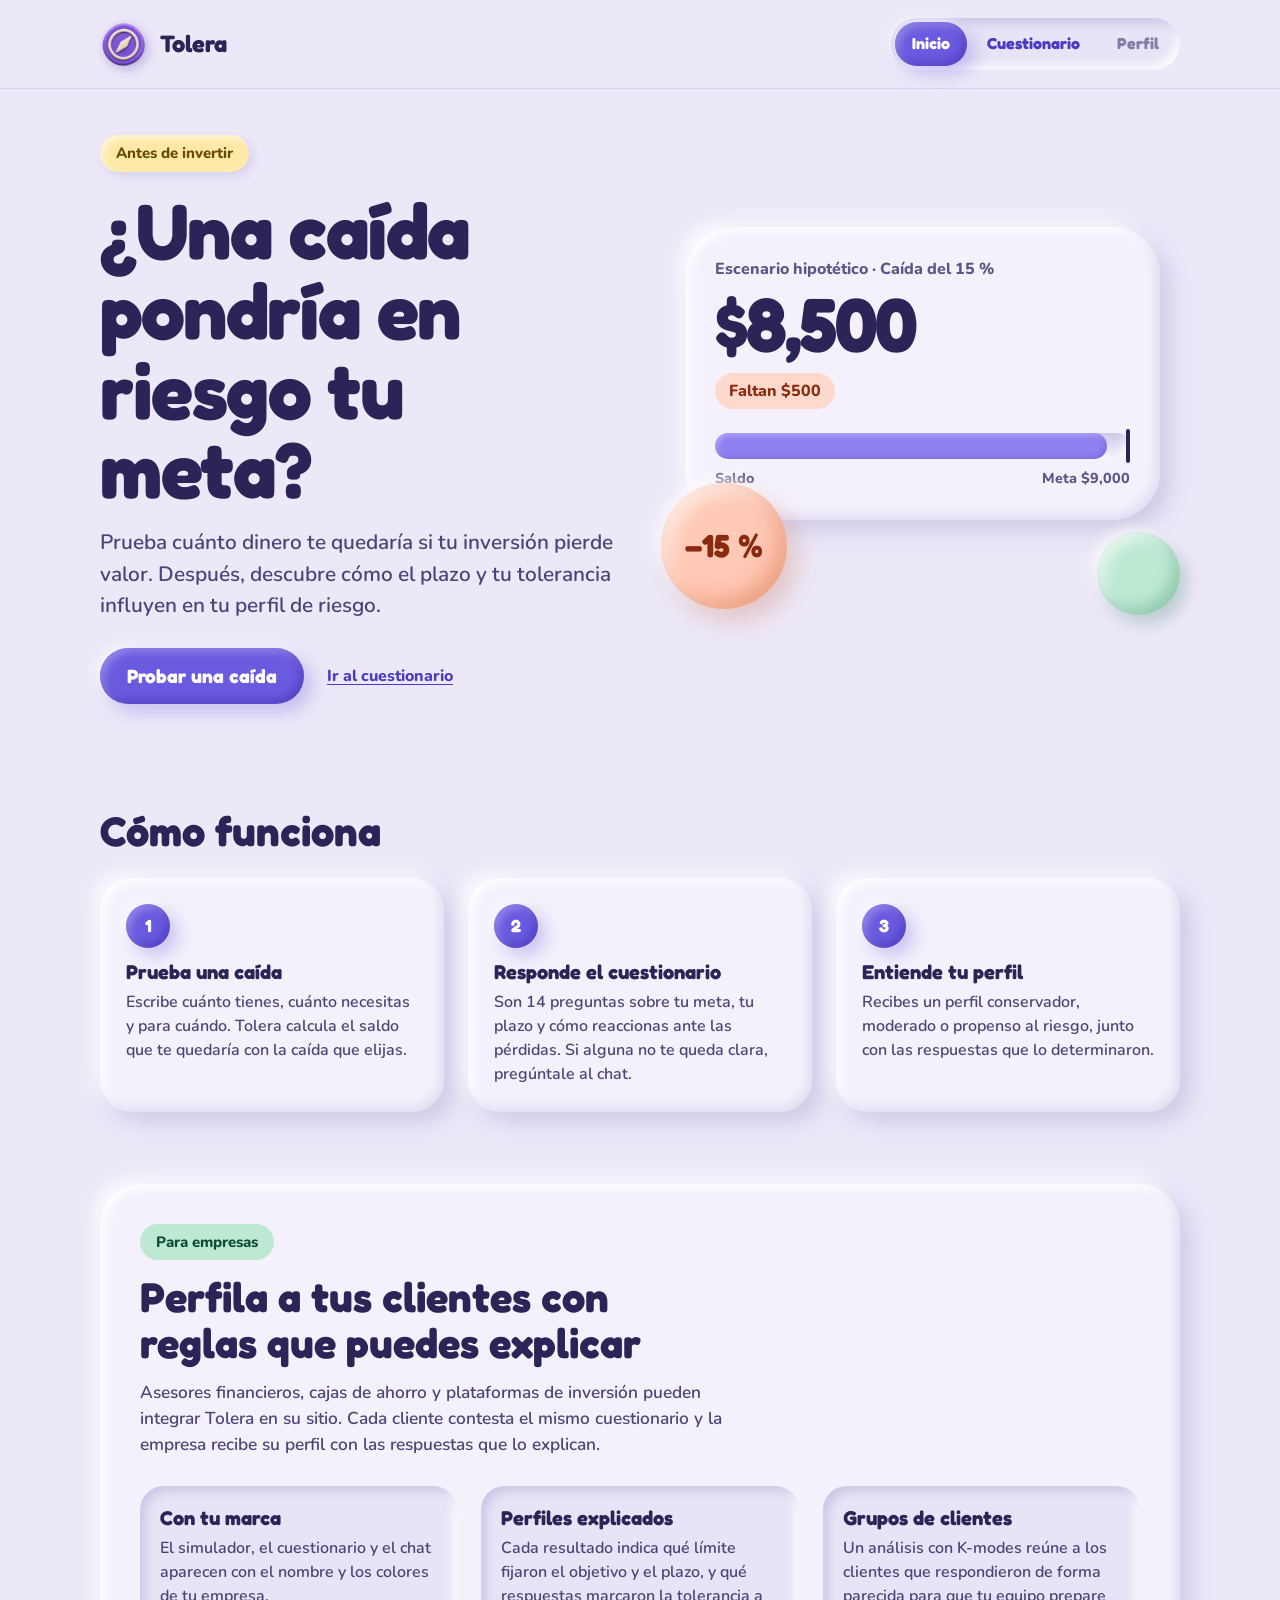
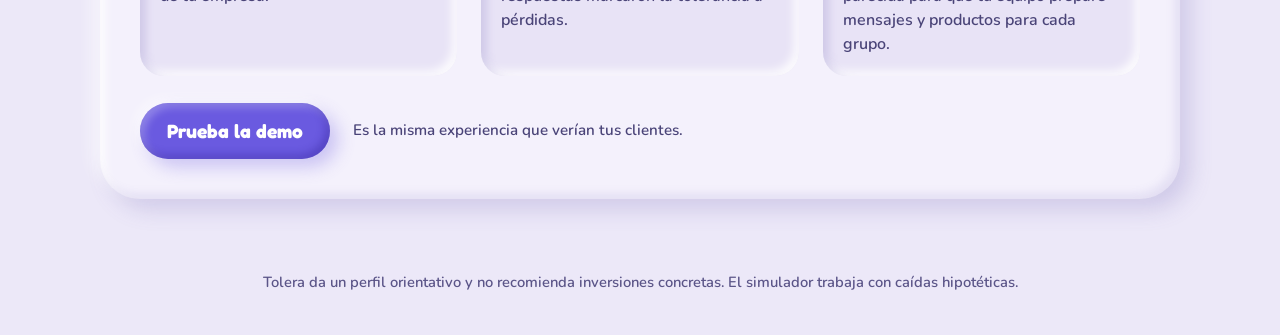
==== commit 7527b625: "Presentar el proyecto como Tolera y ampliar el análisis La página adopta el nombre Tolera y suma las" ====
--- a/web/index.html
+++ b/web/index.html
@@ -4,19 +4,19 @@
   <meta charset="utf-8">
   <meta http-equiv="Content-Security-Policy" content="default-src 'none'; script-src 'self'; style-src 'self'; font-src 'self'; img-src 'self'; connect-src 'self'; base-uri 'none'; form-action 'none'">
   <meta name="viewport" content="width=device-width, initial-scale=1">
-  <meta name="description" content="Explora tu perfil de riesgo y entiende qué respuestas explican tu resultado.">
+  <meta name="description" content="Tolera calcula cuánto le quedaría a tu meta tras una caída y explica tu perfil de riesgo con las respuestas que lo determinaron.">
   <meta name="theme-color" content="#ece8f8">
-  <title>Perfil de inversión</title>
+  <title>Tolera · Perfil de inversión</title>
   <link rel="icon" href="./assets/marca-clay.webp" type="image/webp">
-  <link rel="stylesheet" href="./styles.css?v=11">
-  <script type="module" src="./chat.mjs?v=11"></script>
+  <link rel="stylesheet" href="./styles.css?v=12">
+  <script type="module" src="./chat.mjs?v=12"></script>
 </head>
 <body>
   <header class="header">
     <div class="contenedor cabecera">
       <a class="marca" href="#inicio" data-vista="inicio">
         <img class="marca-icono" src="./assets/marca-clay.webp" width="48" height="48" alt="">
-        <span>Perfil de inversión</span>
+        <span>Tolera</span>
       </a>
       <nav class="navegacion" aria-label="Vistas">
         <a href="#inicio" data-vista="inicio" aria-current="page">Inicio</a>
@@ -30,7 +30,7 @@
     <section class="introduccion" id="vista-inicio" aria-labelledby="titulo">
       <div class="contenedor portada">
         <div class="intro-texto">
-          <p class="etiqueta">Sistema experto</p>
+          <p class="etiqueta">Antes de invertir</p>
           <h1 id="titulo" tabindex="-1">¿Una caída pondría en riesgo tu meta?</h1>
           <p class="bajada">Prueba cuánto dinero te quedaría si tu inversión pierde valor. Después, descubre cómo el plazo y tu tolerancia influyen en tu perfil de riesgo.</p>
           <div class="acciones-portada">
@@ -52,6 +52,49 @@
           <div class="esfera esfera-menta" aria-hidden="true"></div>
         </div>
       </div>
+      <section class="contenedor seccion-inicio" aria-labelledby="titulo-funciona">
+        <h2 id="titulo-funciona">Cómo funciona</h2>
+        <ol class="lista-pasos">
+          <li class="tarjeta-clay">
+            <span class="paso-numero" aria-hidden="true">1</span>
+            <h3>Prueba una caída</h3>
+            <p>Escribe cuánto tienes, cuánto necesitas y para cuándo. Tolera calcula el saldo que te quedaría con la caída que elijas.</p>
+          </li>
+          <li class="tarjeta-clay">
+            <span class="paso-numero" aria-hidden="true">2</span>
+            <h3>Responde el cuestionario</h3>
+            <p>Son 14 preguntas sobre tu meta, tu plazo y cómo reaccionas ante las pérdidas. Si alguna no te queda clara, pregúntale al chat.</p>
+          </li>
+          <li class="tarjeta-clay">
+            <span class="paso-numero" aria-hidden="true">3</span>
+            <h3>Entiende tu perfil</h3>
+            <p>Recibes un perfil conservador, moderado o propenso al riesgo, junto con las respuestas que lo determinaron.</p>
+          </li>
+        </ol>
+      </section>
+      <section class="contenedor seccion-inicio empresas tarjeta-clay" aria-labelledby="titulo-empresas">
+        <p class="etiqueta">Para empresas</p>
+        <h2 id="titulo-empresas">Perfila a tus clientes con reglas que puedes explicar</h2>
+        <p class="empresas-bajada">Asesores financieros, cajas de ahorro y plataformas de inversión pueden integrar Tolera en su sitio. Cada cliente contesta el mismo cuestionario y la empresa recibe su perfil con las respuestas que lo explican.</p>
+        <ul class="lista-empresas">
+          <li>
+            <h3>Con tu marca</h3>
+            <p>El simulador, el cuestionario y el chat aparecen con el nombre y los colores de tu empresa.</p>
+          </li>
+          <li>
+            <h3>Perfiles explicados</h3>
+            <p>Cada resultado indica qué límite fijaron el objetivo y el plazo, y qué respuestas marcaron la tolerancia a pérdidas.</p>
+          </li>
+          <li>
+            <h3>Grupos de clientes</h3>
+            <p>Un análisis con K-modes reúne a los clientes que respondieron de forma parecida para que tu equipo prepare mensajes y productos para cada grupo.</p>
+          </li>
+        </ul>
+        <div class="acciones-portada">
+          <a class="accion" href="#cuestionario" data-vista="cuestionario">Prueba la demo</a>
+          <p class="empresas-nota">Es la misma experiencia que verían tus clientes.</p>
+        </div>
+      </section>
     </section>
 
     <dialog class="simulador tarjeta-clay" id="modal-simulador" aria-labelledby="titulo-simulador">
@@ -120,7 +163,7 @@
               <p id="progreso">Pregunta 1 de 14</p>
             </div>
             <div class="acciones-chat">
-              <button type="button" class="boton-texto" id="modo-demo">Modo demo</button>
+              <button type="button" class="boton-texto" id="modo-demo">Ver un ejemplo</button>
               <button type="button" class="boton-texto" id="reiniciar" hidden>Reiniciar</button>
             </div>
             <progress class="barra-chat" id="barra-chat" value="0" max="14" aria-label="Respuestas registradas"></progress>
@@ -161,7 +204,7 @@
     </div>
   </main>
   <footer class="pie">
-    <p class="contenedor alcance">El perfil es orientativo. El simulador trabaja con caídas hipotéticas.</p>
+    <p class="contenedor alcance">Tolera da un perfil orientativo y no recomienda inversiones concretas. El simulador trabaja con caídas hipotéticas.</p>
     <noscript><p class="contenedor sin-script">Activa JavaScript para usar el simulador y el cuestionario.</p></noscript>
   </footer>
 </body>
--- a/web/styles.css
+++ b/web/styles.css
@@ -384,6 +384,38 @@
 .aviso-deepseek { margin: 8px 0 0; font-size: .85rem; color: var(--suave); }
 .pie { padding: 0 0 28px; text-align: center; }
 .alcance, .sin-script { color: var(--suave); font-size: .92rem; }
+.seccion-inicio { padding-block: 0 72px; }
+.seccion-inicio h2 { margin: 0 0 24px; font: 700 clamp(1.8rem, 3.6vw, 2.6rem)/1.1 var(--titulo); }
+.seccion-inicio h3 { margin: 12px 0 6px; font: 700 1.25rem/1.2 var(--titulo); }
+.seccion-inicio p { margin: 0; color: var(--secundario); }
+.lista-pasos { display: grid; grid-template-columns: repeat(3, minmax(0, 1fr)); gap: 24px; margin: 0; padding: 0; list-style: none; }
+.lista-pasos li { padding: 26px; border-radius: 32px; }
+.lista-pasos .paso-numero {
+  display: grid;
+  place-items: center;
+  width: 44px;
+  height: 44px;
+  border-radius: 50%;
+  background: var(--primario);
+  color: #fff;
+  font: 700 1.1rem/1 var(--titulo);
+  box-shadow: var(--boton);
+}
+.empresas { margin-bottom: 72px; padding: 40px; }
+.empresas .etiqueta {
+  display: inline-block;
+  margin-bottom: 14px;
+  padding: 7px 16px;
+  border-radius: var(--pastilla);
+  background: var(--menta);
+  color: var(--menta-tinta);
+}
+.empresas h2 { max-width: 22ch; margin-bottom: 14px; }
+.empresas-bajada { max-width: 62ch; font-size: 1.08rem; }
+.lista-empresas { display: grid; grid-template-columns: repeat(3, minmax(0, 1fr)); gap: 24px; margin: 28px 0 8px; padding: 0; list-style: none; }
+.lista-empresas li { padding: 20px; border-radius: 24px; background: var(--campo); box-shadow: var(--hundida); }
+.lista-empresas h3 { margin-top: 0; }
+.empresas-nota { color: var(--suave); font-size: .95rem; }
 .solo-lectores { position: absolute; width: 1px; height: 1px; margin: -1px; overflow: hidden; clip-path: inset(50%); white-space: nowrap; }
 
 @media (max-width: 999px) {
@@ -395,6 +427,7 @@
   .esfera { display: none; }
   .simulador-cuadricula { gap: 24px; }
   .chat-lateral { grid-template-columns: repeat(2, minmax(0, 1fr)); }
+  .lista-pasos, .lista-empresas { grid-template-columns: minmax(0, 1fr); }
 }
 
 @media (max-width: 640px) {
@@ -409,6 +442,9 @@
   .pasos li:not([aria-current="step"]) span:not(.paso-numero) { position: absolute; width: 1px; height: 1px; overflow: hidden; clip-path: inset(50%); white-space: nowrap; }
   .chat-lateral { grid-template-columns: minmax(0, 1fr); }
   .portada { padding-top: 19px; }
+  .seccion-inicio { padding-bottom: 44px; }
+  .empresas { margin-bottom: 44px; padding: 22px; border-radius: 30px; }
+  .lista-pasos li { padding: 20px; border-radius: 26px; }
   h1 { font-size: clamp(2.5rem, 10.5vw, 3.35rem); margin: 13px 0 12px; }
   .acciones-portada { display: grid; gap: 12px; margin-top: 21px; text-align: center; }
   .accion { width: 100%; min-height: 50px; }
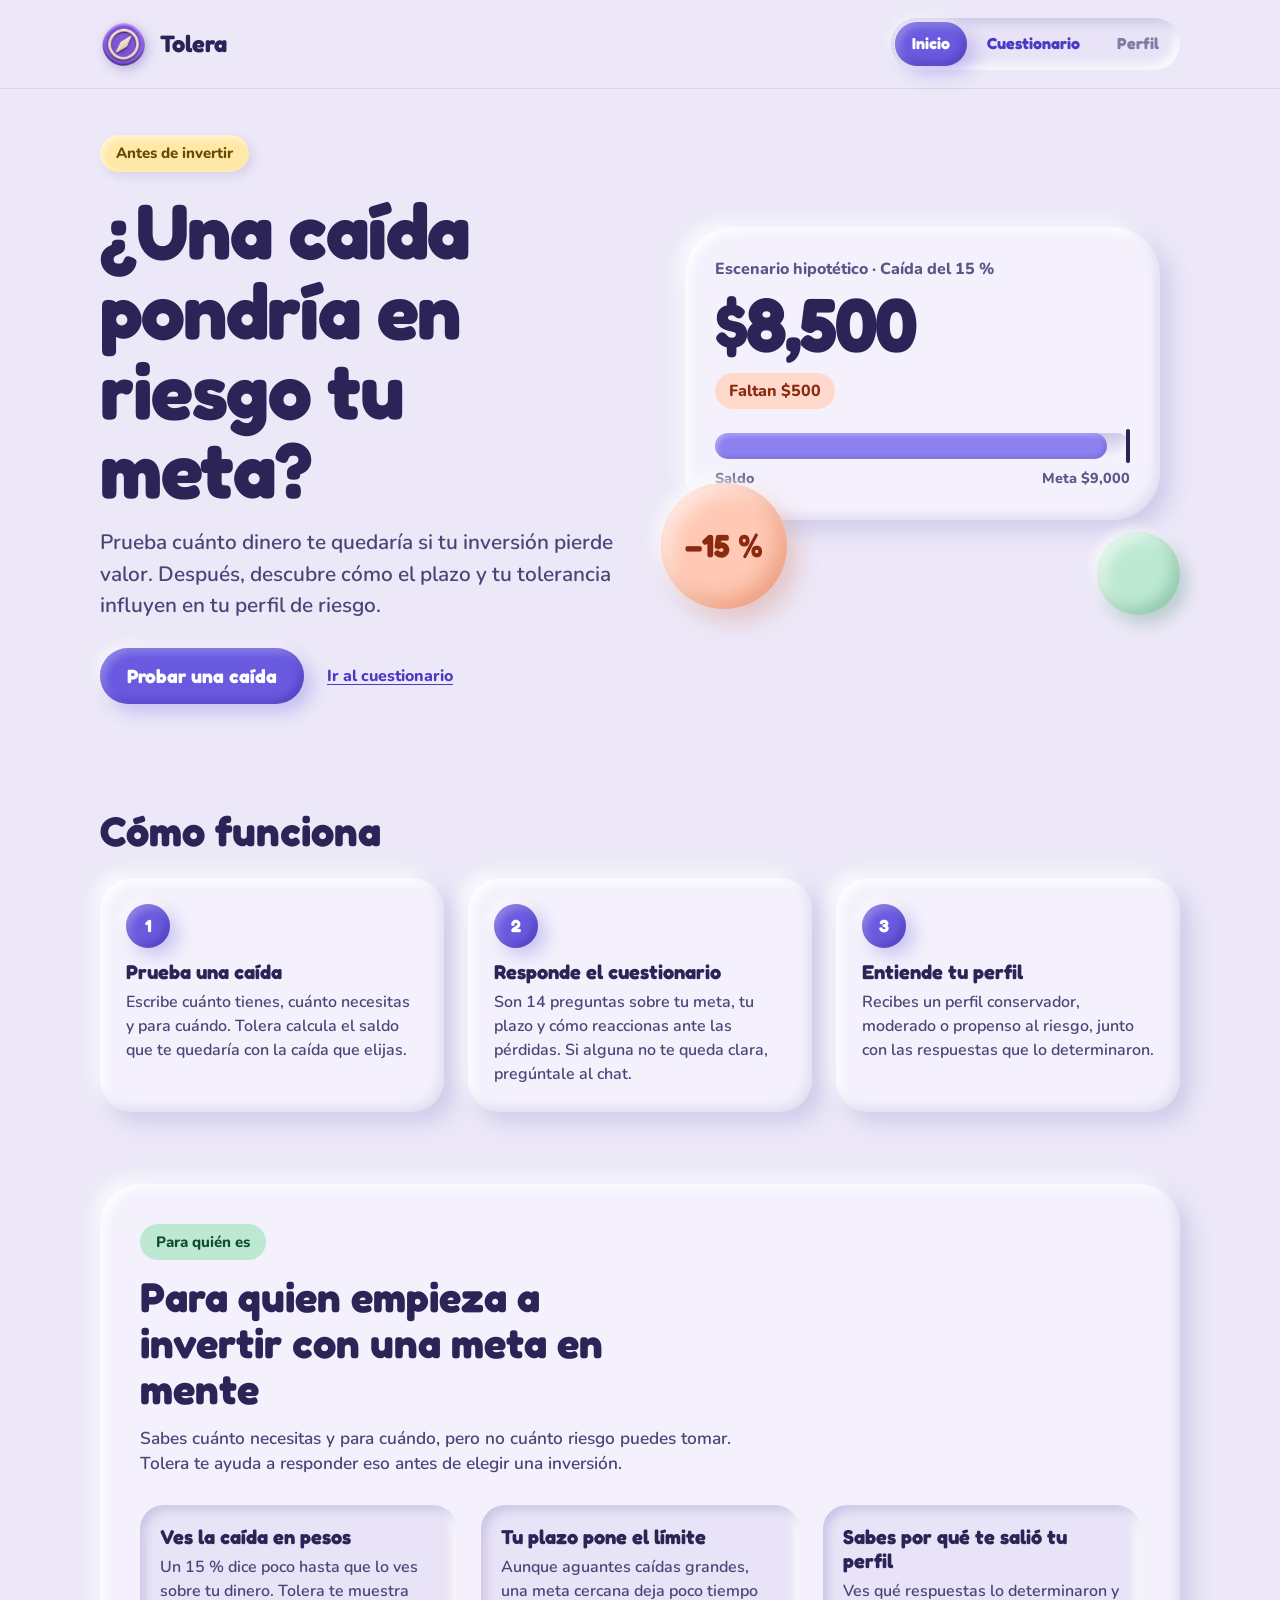
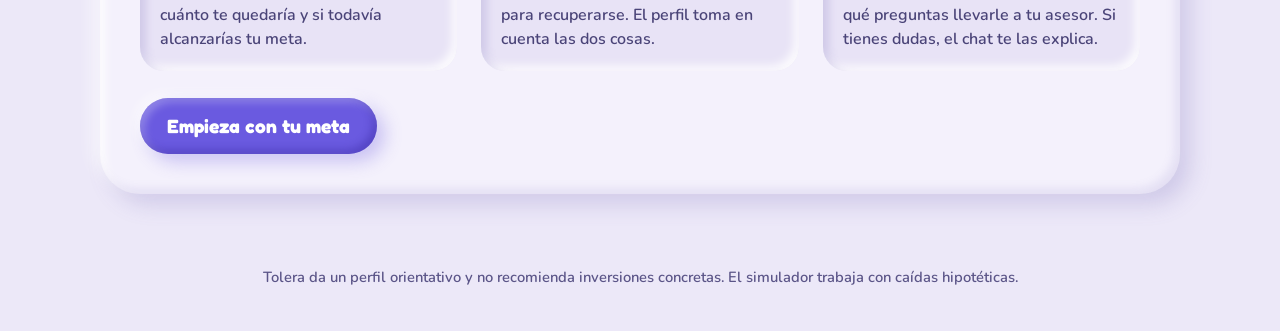
==== commit fca74ff4: "Dar memoria al chat y conectar el simulador con el perfil El chat recuerda los últimos tres intercam" ====
--- a/web/index.html
+++ b/web/index.html
@@ -8,8 +8,8 @@
   <meta name="theme-color" content="#ece8f8">
   <title>Tolera · Perfil de inversión</title>
   <link rel="icon" href="./assets/marca-clay.webp" type="image/webp">
-  <link rel="stylesheet" href="./styles.css?v=12">
-  <script type="module" src="./chat.mjs?v=12"></script>
+  <link rel="stylesheet" href="./styles.css?v=13">
+  <script type="module" src="./chat.mjs?v=13"></script>
 </head>
 <body>
   <header class="header">
@@ -72,27 +72,26 @@
           </li>
         </ol>
       </section>
-      <section class="contenedor seccion-inicio empresas tarjeta-clay" aria-labelledby="titulo-empresas">
-        <p class="etiqueta">Para empresas</p>
-        <h2 id="titulo-empresas">Perfila a tus clientes con reglas que puedes explicar</h2>
-        <p class="empresas-bajada">Asesores financieros, cajas de ahorro y plataformas de inversión pueden integrar Tolera en su sitio. Cada cliente contesta el mismo cuestionario y la empresa recibe su perfil con las respuestas que lo explican.</p>
-        <ul class="lista-empresas">
+      <section class="contenedor seccion-inicio publico tarjeta-clay" aria-labelledby="titulo-publico">
+        <p class="etiqueta">Para quién es</p>
+        <h2 id="titulo-publico">Para quien empieza a invertir con una meta en mente</h2>
+        <p class="publico-bajada">Sabes cuánto necesitas y para cuándo, pero no cuánto riesgo puedes tomar. Tolera te ayuda a responder eso antes de elegir una inversión.</p>
+        <ul class="lista-publico">
           <li>
-            <h3>Con tu marca</h3>
-            <p>El simulador, el cuestionario y el chat aparecen con el nombre y los colores de tu empresa.</p>
+            <h3>Ves la caída en pesos</h3>
+            <p>Un 15 % dice poco hasta que lo ves sobre tu dinero. Tolera te muestra cuánto te quedaría y si todavía alcanzarías tu meta.</p>
           </li>
           <li>
-            <h3>Perfiles explicados</h3>
-            <p>Cada resultado indica qué límite fijaron el objetivo y el plazo, y qué respuestas marcaron la tolerancia a pérdidas.</p>
+            <h3>Tu plazo pone el límite</h3>
+            <p>Aunque aguantes caídas grandes, una meta cercana deja poco tiempo para recuperarse. El perfil toma en cuenta las dos cosas.</p>
           </li>
           <li>
-            <h3>Grupos de clientes</h3>
-            <p>Un análisis con K-modes reúne a los clientes que respondieron de forma parecida para que tu equipo prepare mensajes y productos para cada grupo.</p>
+            <h3>Sabes por qué te salió tu perfil</h3>
+            <p>Ves qué respuestas lo determinaron y qué preguntas llevarle a tu asesor. Si tienes dudas, el chat te las explica.</p>
           </li>
         </ul>
         <div class="acciones-portada">
-          <a class="accion" href="#cuestionario" data-vista="cuestionario">Prueba la demo</a>
-          <p class="empresas-nota">Es la misma experiencia que verían tus clientes.</p>
+          <button class="accion" type="button" data-abrir-simulador>Empieza con tu meta</button>
         </div>
       </section>
     </section>
@@ -170,6 +169,7 @@
           </header>
           <div class="chat-cuerpo">
             <div id="conversacion"></div>
+            <div id="hilo" class="hilo" aria-label="Conversación reciente" hidden></div>
             <p id="mensaje-usuario" class="mensaje-usuario" hidden></p>
             <div id="ayuda-respuesta" class="ayuda" role="status" hidden></div>
           </div>
@@ -179,7 +179,7 @@
               <input id="duda" name="duda" type="text" maxlength="480" placeholder="Escribe tu duda…" required>
               <button type="submit" class="boton-oscuro">Enviar</button>
             </form>
-            <p id="aviso-deepseek" class="aviso-deepseek" hidden>Al enviar, compartes tu mensaje y lo que ya marcaste en el cuestionario con DeepSeek. Evita incluir datos personales.</p>
+            <p id="aviso-deepseek" class="aviso-deepseek" hidden>Al enviar, compartes con DeepSeek tu mensaje, la conversación reciente, lo que marcaste en el cuestionario y los porcentajes de tu escenario. Tus montos en pesos no se envían. Evita incluir datos personales.</p>
           </footer>
         </div>
         <aside class="chat-lateral" id="chat-lateral">
--- a/web/styles.css
+++ b/web/styles.css
@@ -376,6 +376,15 @@
 .tarjeta-motivo ul { margin: 5px 0 9px; padding-left: 19px; }
 .tarjeta-motivo li + li { margin-top: 4px; }
 .resultado-lateral .respuestas { margin-top: 0; }
+.motivo-subtitulo { margin-top: 10px !important; font-weight: 800; }
+.motivo-nota { margin-top: 8px !important; color: var(--suave); font-size: .9rem; }
+.hilo { display: grid; gap: 0; }
+.hilo .ayuda--previa { width: fit-content; max-width: 85%; opacity: .85; }
+.umbrales { margin-top: 16px; padding: 16px 18px; border-radius: 24px; background: var(--campo); box-shadow: var(--hundida); }
+.umbrales h4 { margin: 0 0 6px; font-size: 1rem; font-weight: 800; color: var(--enlace); }
+.umbrales ul { margin: 0 0 8px; padding-left: 19px; }
+.umbrales li + li { margin-top: 4px; }
+.umbrales p { margin: 0; font-weight: 800; }
 
 .chat-pie { padding-top: 10px; background: var(--superficie); }
 .chat-pie form { display: flex; align-items: stretch; gap: 9px; }
@@ -401,8 +410,8 @@
   font: 700 1.1rem/1 var(--titulo);
   box-shadow: var(--boton);
 }
-.empresas { margin-bottom: 72px; padding: 40px; }
-.empresas .etiqueta {
+.publico { margin-bottom: 72px; padding: 40px; }
+.publico .etiqueta {
   display: inline-block;
   margin-bottom: 14px;
   padding: 7px 16px;
@@ -410,12 +419,12 @@
   background: var(--menta);
   color: var(--menta-tinta);
 }
-.empresas h2 { max-width: 22ch; margin-bottom: 14px; }
-.empresas-bajada { max-width: 62ch; font-size: 1.08rem; }
-.lista-empresas { display: grid; grid-template-columns: repeat(3, minmax(0, 1fr)); gap: 24px; margin: 28px 0 8px; padding: 0; list-style: none; }
-.lista-empresas li { padding: 20px; border-radius: 24px; background: var(--campo); box-shadow: var(--hundida); }
-.lista-empresas h3 { margin-top: 0; }
-.empresas-nota { color: var(--suave); font-size: .95rem; }
+.publico h2 { max-width: 22ch; margin-bottom: 14px; }
+.publico-bajada { max-width: 62ch; font-size: 1.08rem; }
+.lista-publico { display: grid; grid-template-columns: repeat(3, minmax(0, 1fr)); gap: 24px; margin: 28px 0 8px; padding: 0; list-style: none; }
+.lista-publico li { padding: 20px; border-radius: 24px; background: var(--campo); box-shadow: var(--hundida); }
+.lista-publico h3 { margin-top: 0; }
+.publico-nota { color: var(--suave); font-size: .95rem; }
 .solo-lectores { position: absolute; width: 1px; height: 1px; margin: -1px; overflow: hidden; clip-path: inset(50%); white-space: nowrap; }
 
 @media (max-width: 999px) {
@@ -427,7 +436,7 @@
   .esfera { display: none; }
   .simulador-cuadricula { gap: 24px; }
   .chat-lateral { grid-template-columns: repeat(2, minmax(0, 1fr)); }
-  .lista-pasos, .lista-empresas { grid-template-columns: minmax(0, 1fr); }
+  .lista-pasos, .lista-publico { grid-template-columns: minmax(0, 1fr); }
 }
 
 @media (max-width: 640px) {
@@ -443,7 +452,7 @@
   .chat-lateral { grid-template-columns: minmax(0, 1fr); }
   .portada { padding-top: 19px; }
   .seccion-inicio { padding-bottom: 44px; }
-  .empresas { margin-bottom: 44px; padding: 22px; border-radius: 30px; }
+  .publico { margin-bottom: 44px; padding: 22px; border-radius: 30px; }
   .lista-pasos li { padding: 20px; border-radius: 26px; }
   h1 { font-size: clamp(2.5rem, 10.5vw, 3.35rem); margin: 13px 0 12px; }
   .acciones-portada { display: grid; gap: 12px; margin-top: 21px; text-align: center; }
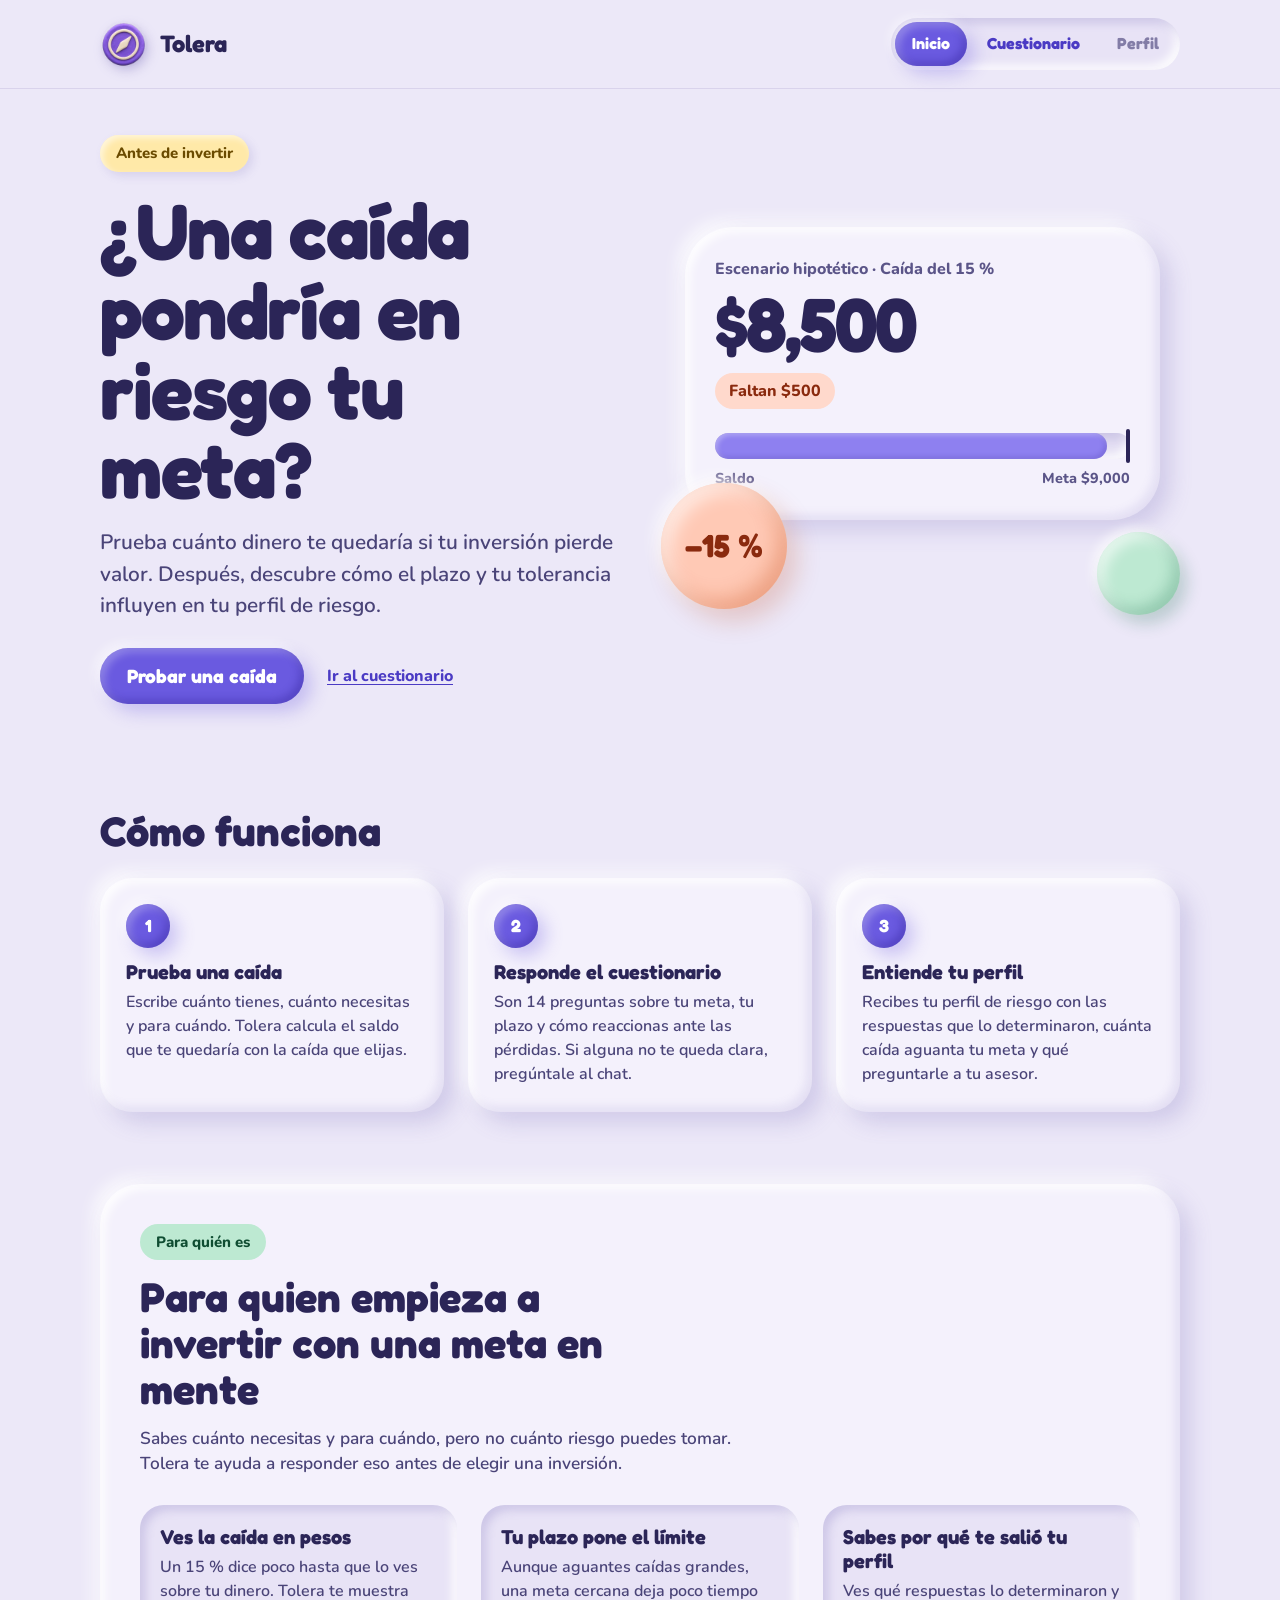
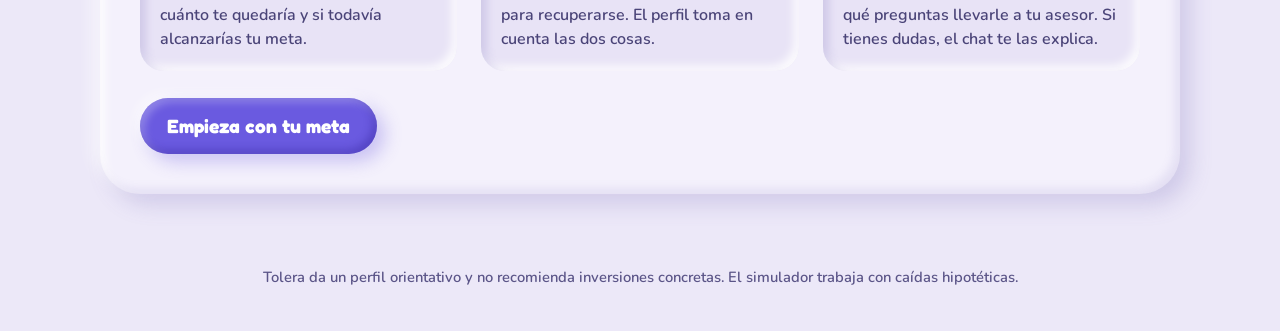
==== commit 69433952: "Actualizar el tercer paso de «Cómo funciona» El texto ahora menciona la tolerancia en pesos y las pr" ====
--- a/web/index.html
+++ b/web/index.html
@@ -68,7 +68,7 @@
           <li class="tarjeta-clay">
             <span class="paso-numero" aria-hidden="true">3</span>
             <h3>Entiende tu perfil</h3>
-            <p>Recibes un perfil conservador, moderado o propenso al riesgo, junto con las respuestas que lo determinaron.</p>
+            <p>Recibes tu perfil de riesgo con las respuestas que lo determinaron, cuánta caída aguanta tu meta y qué preguntarle a tu asesor.</p>
           </li>
         </ol>
       </section>
